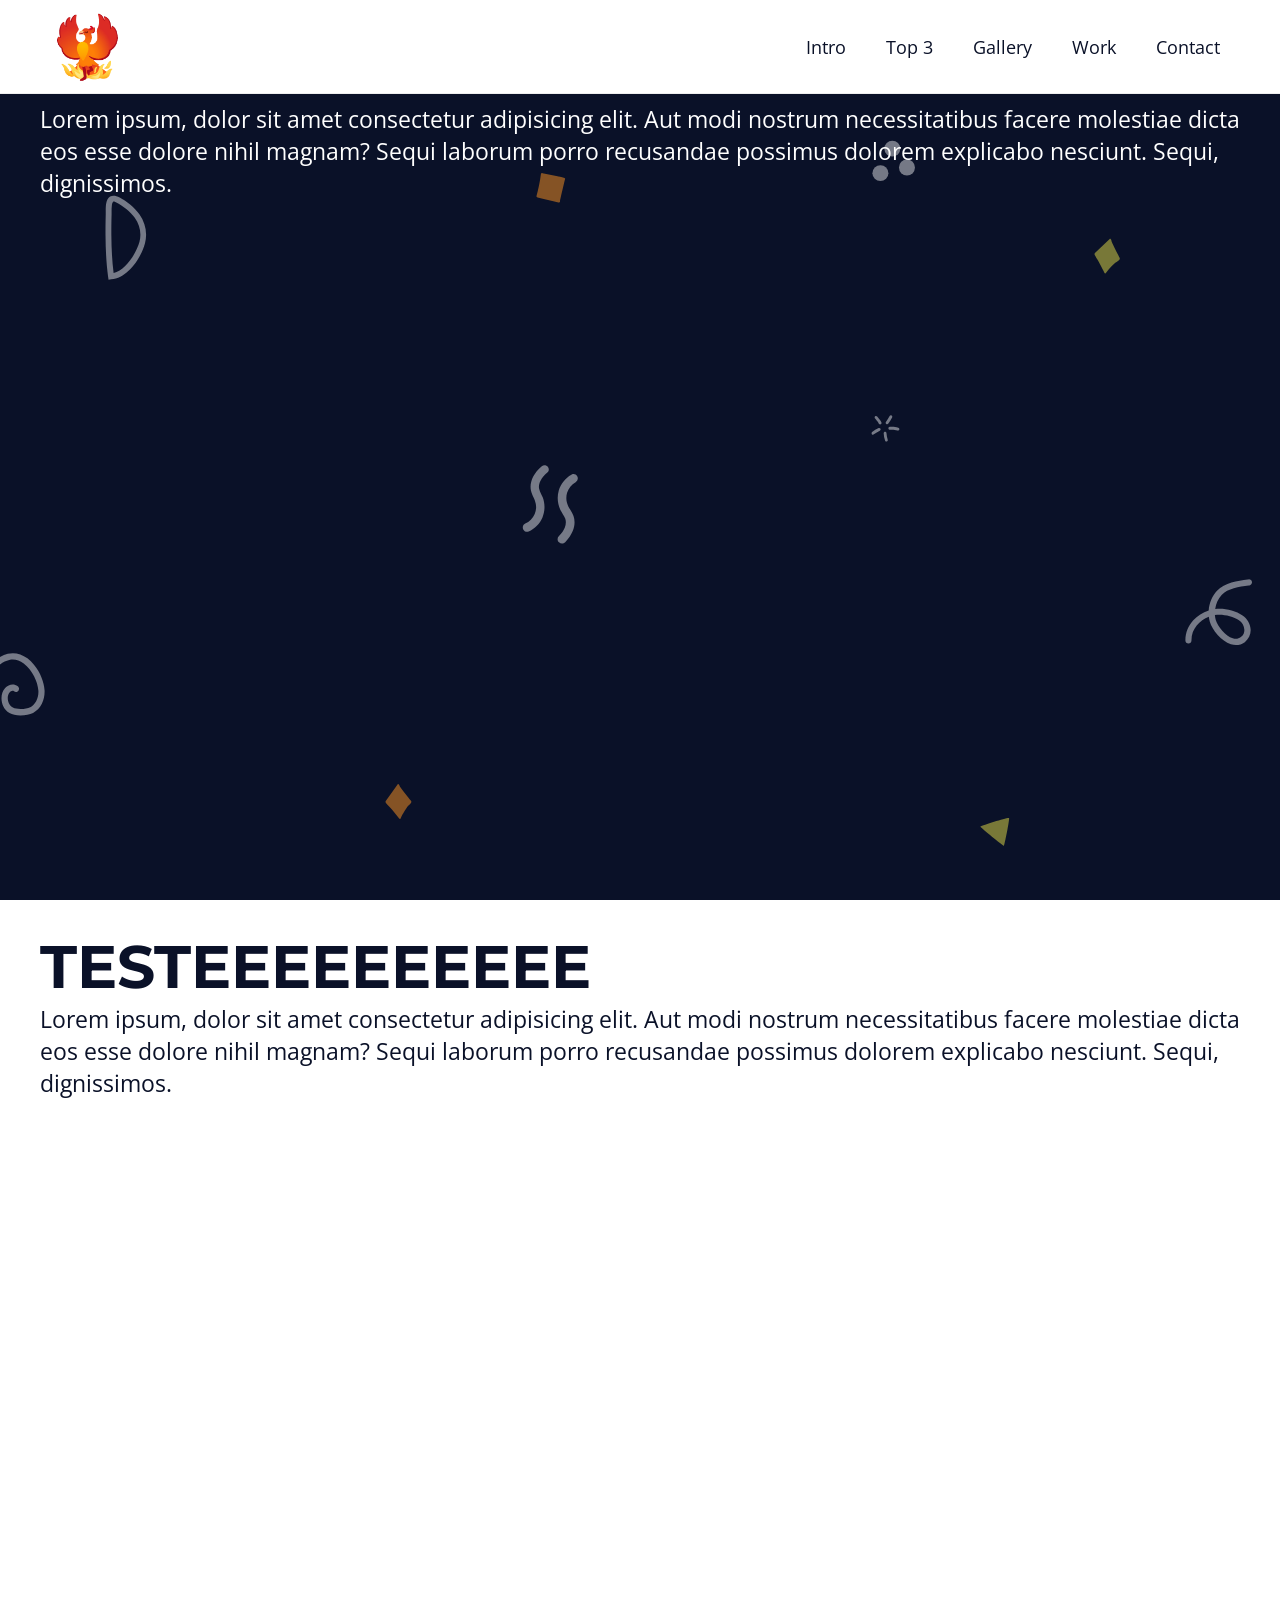
==== Landing/index.html @ 206c0d73 "Aula 736 - Menu" ====
<!doctype html>
<html lang="pt-BR">
  <head>
    <meta charset="UTF-8" />
    <meta name="viewport" content="width=device-width, initial-scale=1.0" />
    <title>Landing Page</title>
    <link rel="stylesheet" href="./assets/css/styles.css" />
    <link rel="preconnect" href="https://fonts.googleapis.com" />
    <link rel="preconnect" href="https://fonts.gstatic.com" crossorigin />
    <link
      href="https://fonts.googleapis.com/css2?family=Montserrat:ital,wght@0,900;1,900&family=Open+Sans:ital,wdth,wght@0,75..100,300..800;1,75..100,300..800&display=swap"
      rel="stylesheet"
    />
  </head>
  <body>
    <aside class="menu">
      <section class="main-content menu-content">
        <h1 class="logo"><a href="#">🐦‍🔥</a></h1>
        <nav>
          <ul>
            <li><a href="#">Intro</a></li>
            <li><a href="#">Top 3</a></li>
            <li><a href="#">Gallery</a></li>
            <li><a href="#">Work</a></li>
            <li><a href="#">Contact</a></li>
          </ul>
        </nav>
      </section>
    </aside>
    <section class="main-bg section">
      <div class="main-content">
        <h1>Testeeeeeeeeee</h1>
        <p>
          Lorem ipsum, dolor sit amet consectetur adipisicing elit. Aut modi
          nostrum necessitatibus facere molestiae dicta eos esse dolore nihil
          magnam? Sequi laborum porro recusandae possimus dolorem explicabo
          nesciunt. Sequi, dignissimos.
        </p>
      </div>
    </section>

    <section class="white-bg section">
      <div class="main-content">
        <h1>Testeeeeeeeeee</h1>
        <p>
          Lorem ipsum, dolor sit amet consectetur adipisicing elit. Aut modi
          nostrum necessitatibus facere molestiae dicta eos esse dolore nihil
          magnam? Sequi laborum porro recusandae possimus dolorem explicabo
          nesciunt. Sequi, dignissimos.
        </p>
      </div>
    </section>
  </body>
</html>
---- Landing/assets/css/styles.css ----
/*
.montserrat-<uniquifier> {
  font-family: "Montserrat", sans-serif;
  font-optical-sizing: auto;
  font-weight: 900;
  font-style: normal;
}


.open-sans-<uniquifier> {
  font-family: "Open Sans", sans-serif;
  font-optical-sizing: auto;
  font-weight: <weight>;
  font-style: normal;
  font-variation-settings:
    "wdth" <width>;
}

*/

:root {
  --primary-color: #0a1128;
  --white-color: #fff;
  --light-grey-color: #eee;
  --gap: 3rem;
}

* {
  margin: 0;
  padding: 0;
}

html {
  font-size: 62.5%;
}

body {
  font-family: "Open Sans", sans-serif;
  font-size: 2.3rem;
  color: var(--primary-color);
}

h1,
h2,
h3,
h4,
h5,
h6 {
  font-family: "Montserrat", sans-serif;
}

h1 {
  font-size: 6rem;
  text-transform: uppercase;
}

h2 {
  font-size: 5rem;
}

h3 {
  font-size: 4.5rem;
}

h4 {
  font-size: 4rem;
}

h5 {
  font-size: 3.5rem;
}

h6 {
  font-size: 3rem;
}

a {
  text-decoration: none;
}

.main-content {
  max-width: 1200px;
  margin: 0 auto;
  padding: var(--gap);
}

.menu {
  background-color: var(--white-color);
  position: fixed;
  top: 0;
  width: 100%;
  border-bottom: 1px solid var(--light-grey-color);
}

.menu-content {
  display: flex;
  justify-content: space-between;
  align-items: center;
  padding-top: 0;
  padding-bottom: 0;
}

/* .menu-content h1 {
  font-size: 2.3rem;
} */

.menu-content ul {
  list-style: none;
  display: flex;
}

.logo {
  padding: 1rem;
}

.menu-content ul li a {
  display: block;
  padding: 2rem;
  font-size: 1.8rem;
  color: var(--primary-color);
  position: relative;
}

.menu-content ul li a::after {
  content: "";
  position: absolute;
  bottom: 1rem;
  left: 50%;
  width: 0;
  height: 0.2rem;
  background: crimson;
  transition: all 300ms ease-in-out;
}

.menu-content ul li a:hover::after {
  width: 50%;
  left: 25%;
}

.main-bg {
  background-image: url("../img/main-bg.svg");
  background-size: cover;
  background-position: center center;
  color: var(--white-color);
}

.white-bg {
  background-color: var(--white-color);
}

.section {
  min-height: 100vh;
}
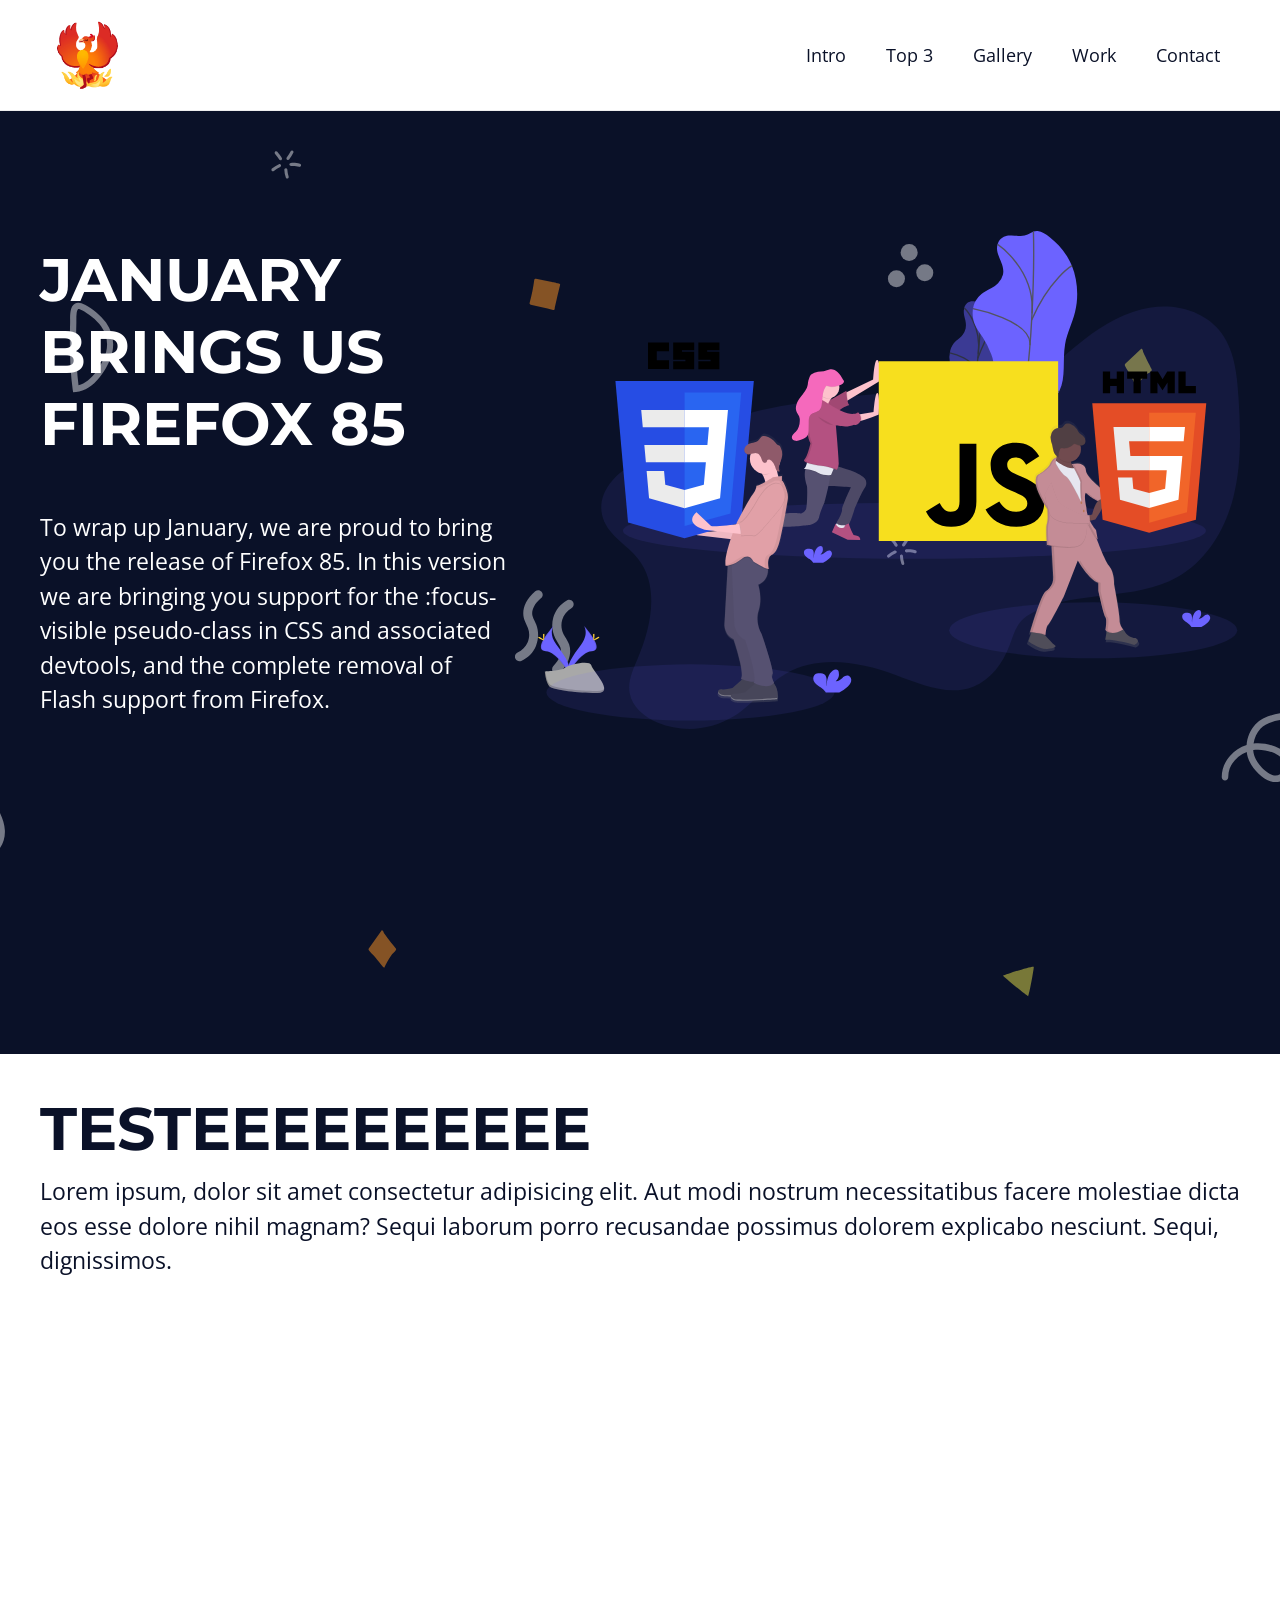
==== commit 47e4cc1d: "Aula 738 - Intro" ====
--- a/Landing/index.html
+++ b/Landing/index.html
@@ -13,8 +13,10 @@
     />
   </head>
   <body>
-    <aside class="menu">
-      <section class="main-content menu-content">
+    <div class="menu-spacing"></div>
+
+    <aside class="menu white-bg">
+      <div class="main-content menu-content">
         <h1 class="logo"><a href="#">🐦‍🔥</a></h1>
         <nav>
           <ul>
@@ -25,17 +27,26 @@
             <li><a href="#">Contact</a></li>
           </ul>
         </nav>
-      </section>
+      </div>
     </aside>
-    <section class="main-bg section">
-      <div class="main-content">
-        <h1>Testeeeeeeeeee</h1>
-        <p>
-          Lorem ipsum, dolor sit amet consectetur adipisicing elit. Aut modi
-          nostrum necessitatibus facere molestiae dicta eos esse dolore nihil
-          magnam? Sequi laborum porro recusandae possimus dolorem explicabo
-          nesciunt. Sequi, dignissimos.
-        </p>
+
+    <section class="intro main-bg section">
+      <div class="main-content intro-content">
+        <div class="intro-text-content">
+          <h2>January brings us Firefox 85</h2>
+          <p>
+            To wrap up January, we are proud to bring you the release of Firefox
+            85. In this version we are bringing you support for the
+            :focus-visible pseudo-class in CSS and associated devtools, and the
+            complete removal of Flash support from Firefox.
+          </p>
+        </div>
+        <div class="intro-img">
+          <img
+            src="./assets/img/javascript-not-optimized.svg"
+            alt="Desenho de 3 pessoas com as logos do CSS Js e HTML5"
+          />
+        </div>
       </div>
     </section>
 
--- a/Landing/assets/css/styles.css
+++ b/Landing/assets/css/styles.css
@@ -38,6 +38,7 @@
   font-family: "Open Sans", sans-serif;
   font-size: 2.3rem;
   color: var(--primary-color);
+  line-height: 1.5;
 }
 
 h1,
@@ -79,17 +80,17 @@
 }
 
 .main-content {
-  max-width: 1200px;
+  max-width: 120rem;
   margin: 0 auto;
   padding: var(--gap);
 }
 
 .menu {
-  background-color: var(--white-color);
   position: fixed;
   top: 0;
   width: 100%;
-  border-bottom: 1px solid var(--light-grey-color);
+  border-bottom: 0.1rem solid var(--light-grey-color);
+  z-index: 1;
 }
 
 .menu-content {
@@ -137,6 +138,10 @@
   left: 25%;
 }
 
+.menu-spacing {
+  height: 9.4rem;
+}
+
 .main-bg {
   background-image: url("../img/main-bg.svg");
   background-size: cover;
@@ -151,3 +156,31 @@
 .section {
   min-height: 100vh;
 }
+
+.intro-content {
+  position: relative;
+  top: -9.4rem;
+  display: grid;
+  grid-template-columns: 1fr 1.5fr;
+  gap: var(--gap);
+  height: 100vh;
+}
+
+.intro-text-content,
+.intro-img {
+  display: flex;
+  flex-flow: column wrap;
+  justify-content: center;
+}
+
+.intro-content h2 {
+  font-size: 6rem;
+  margin-bottom: 5rem;
+  text-transform: uppercase;
+  line-height: 1.2;
+}
+
+.intro-img img {
+  max-width: 100%;
+  height: auto;
+}
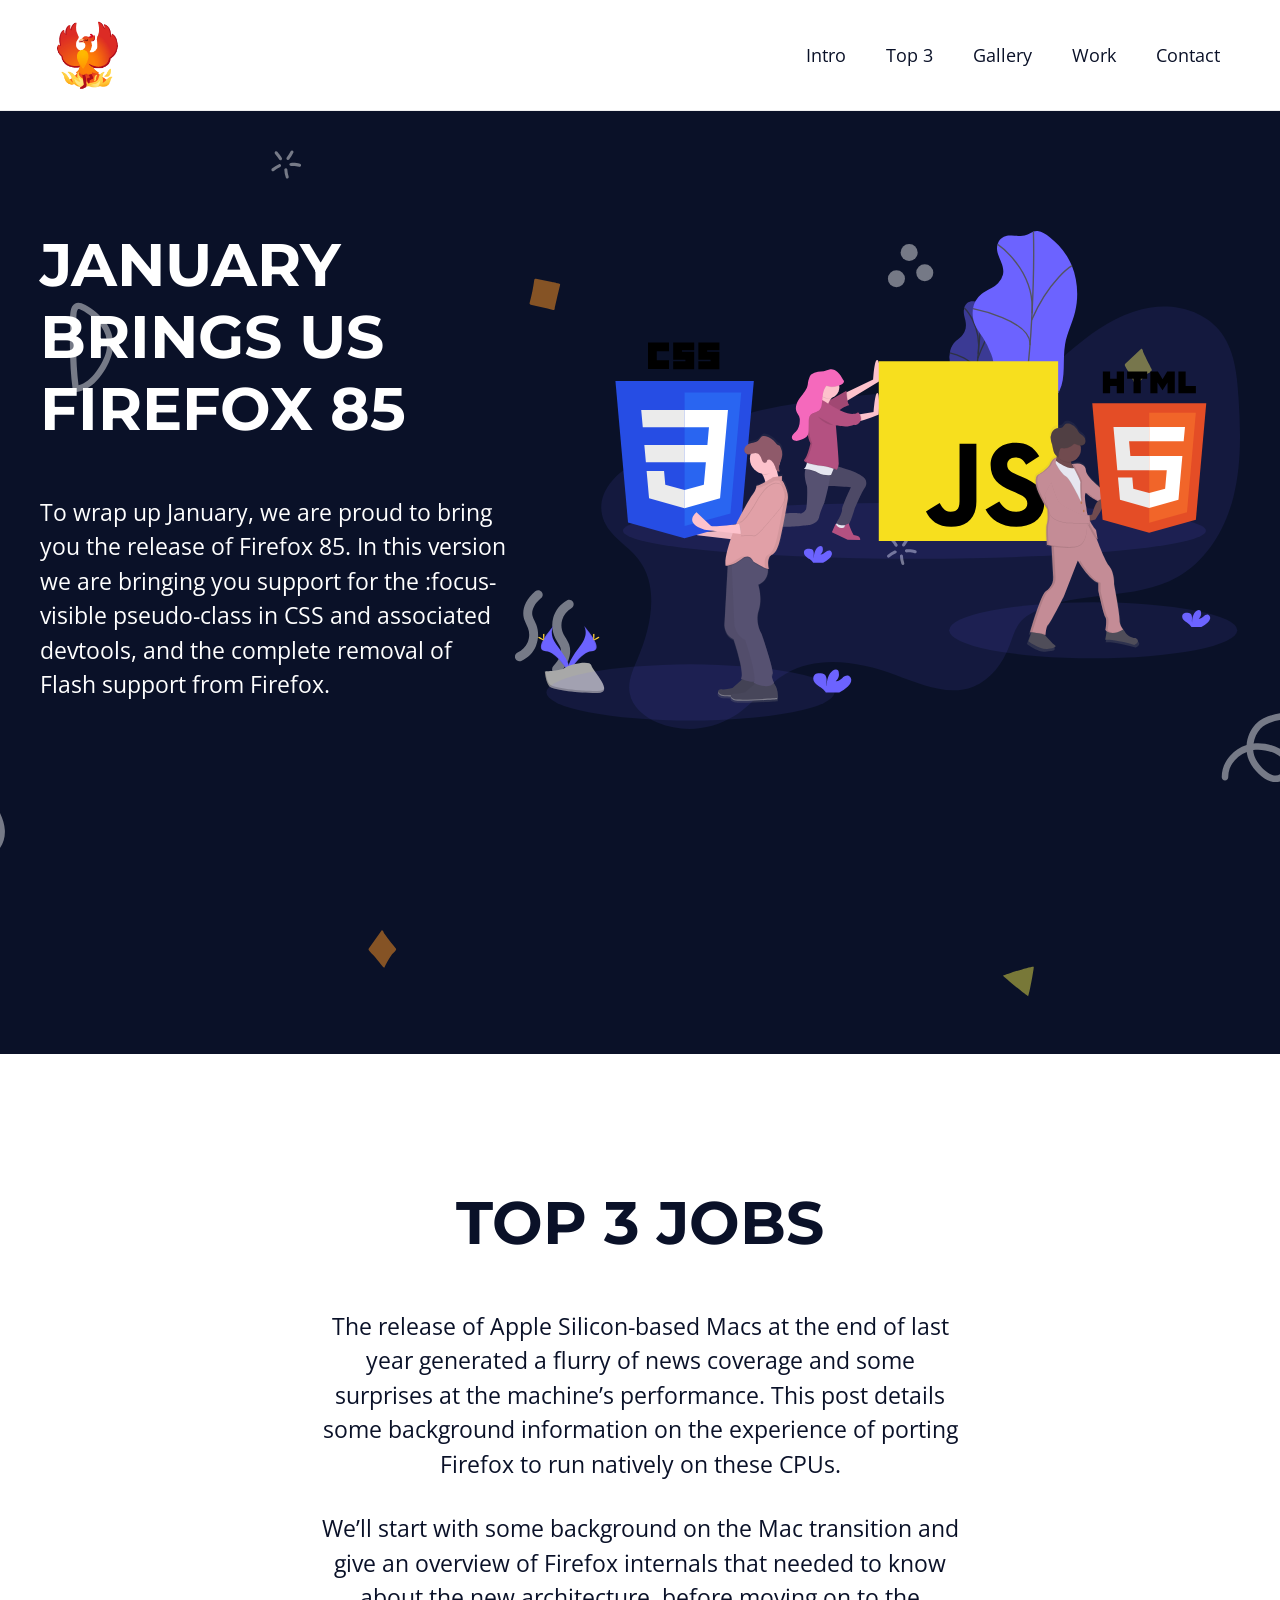
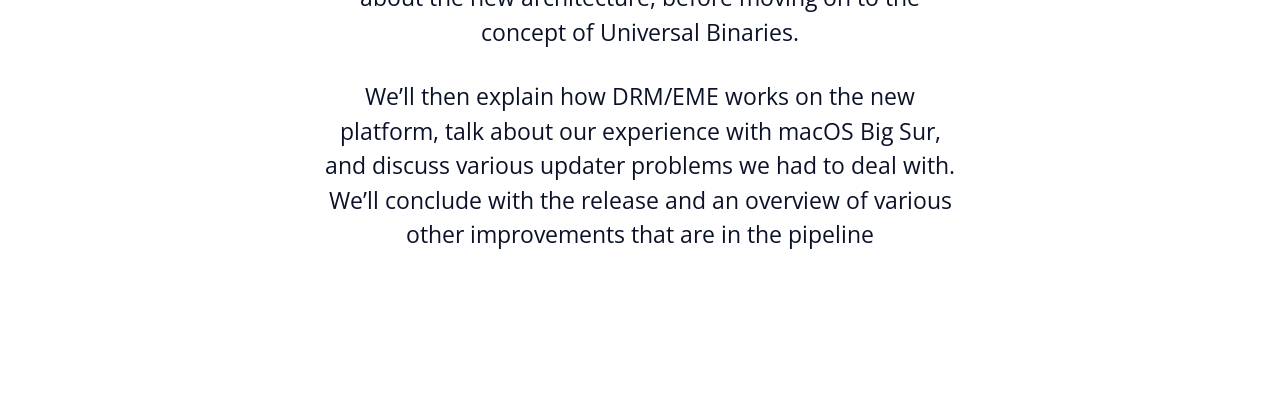
==== commit 26eda8ef: "Aula 739 - Top 3" ====
--- a/Landing/index.html
+++ b/Landing/index.html
@@ -20,8 +20,8 @@
         <h1 class="logo"><a href="#">🐦‍🔥</a></h1>
         <nav>
           <ul>
-            <li><a href="#">Intro</a></li>
-            <li><a href="#">Top 3</a></li>
+            <li><a href="#intro">Intro</a></li>
+            <li><a href="#top3">Top 3</a></li>
             <li><a href="#">Gallery</a></li>
             <li><a href="#">Work</a></li>
             <li><a href="#">Contact</a></li>
@@ -30,7 +30,7 @@
       </div>
     </aside>
 
-    <section class="intro main-bg section">
+    <section id="intro" class="intro main-bg section">
       <div class="main-content intro-content">
         <div class="intro-text-content">
           <h2>January brings us Firefox 85</h2>
@@ -50,14 +50,25 @@
       </div>
     </section>
 
-    <section class="white-bg section">
-      <div class="main-content">
-        <h1>Testeeeeeeeeee</h1>
+    <section id="top3" class="white-bg section">
+      <div class="main-content top3-content">
+        <h2>TOP 3 jobs</h2>
         <p>
-          Lorem ipsum, dolor sit amet consectetur adipisicing elit. Aut modi
-          nostrum necessitatibus facere molestiae dicta eos esse dolore nihil
-          magnam? Sequi laborum porro recusandae possimus dolorem explicabo
-          nesciunt. Sequi, dignissimos.
+          The release of Apple Silicon-based Macs at the end of last year
+          generated a flurry of news coverage and some surprises at the
+          machine’s performance. This post details some background information
+          on the experience of porting Firefox to run natively on these CPUs.
+        </p>
+        <p>
+          We’ll start with some background on the Mac transition and give an
+          overview of Firefox internals that needed to know about the new
+          architecture, before moving on to the concept of Universal Binaries.
+        </p>
+        <p>
+          We’ll then explain how DRM/EME works on the new platform, talk about
+          our experience with macOS Big Sur, and discuss various updater
+          problems we had to deal with. We’ll conclude with the release and an
+          overview of various other improvements that are in the pipeline
         </p>
       </div>
     </section>
--- a/Landing/assets/css/styles.css
+++ b/Landing/assets/css/styles.css
@@ -32,6 +32,7 @@
 
 html {
   font-size: 62.5%;
+  scroll-behavior: smooth;
 }
 
 body {
@@ -56,7 +57,10 @@
 }
 
 h2 {
-  font-size: 5rem;
+  font-size: 6rem;
+  margin-bottom: 5rem;
+  text-transform: uppercase;
+  line-height: 1.2;
 }
 
 h3 {
@@ -77,6 +81,10 @@
 
 a {
   text-decoration: none;
+}
+
+p {
+  margin-bottom: 3rem;
 }
 
 .main-content {
@@ -151,6 +159,7 @@
 
 .white-bg {
   background-color: var(--white-color);
+  color: var(--primary-color);
 }
 
 .section {
@@ -173,14 +182,16 @@
   justify-content: center;
 }
 
-.intro-content h2 {
-  font-size: 6rem;
-  margin-bottom: 5rem;
-  text-transform: uppercase;
-  line-height: 1.2;
-}
-
 .intro-img img {
   max-width: 100%;
   height: auto;
 }
+
+.top3-content {
+  max-width: 64rem;
+  display: flex;
+  flex-flow: column wrap;
+  justify-content: center;
+  height: 100vh;
+  text-align: center;
+}
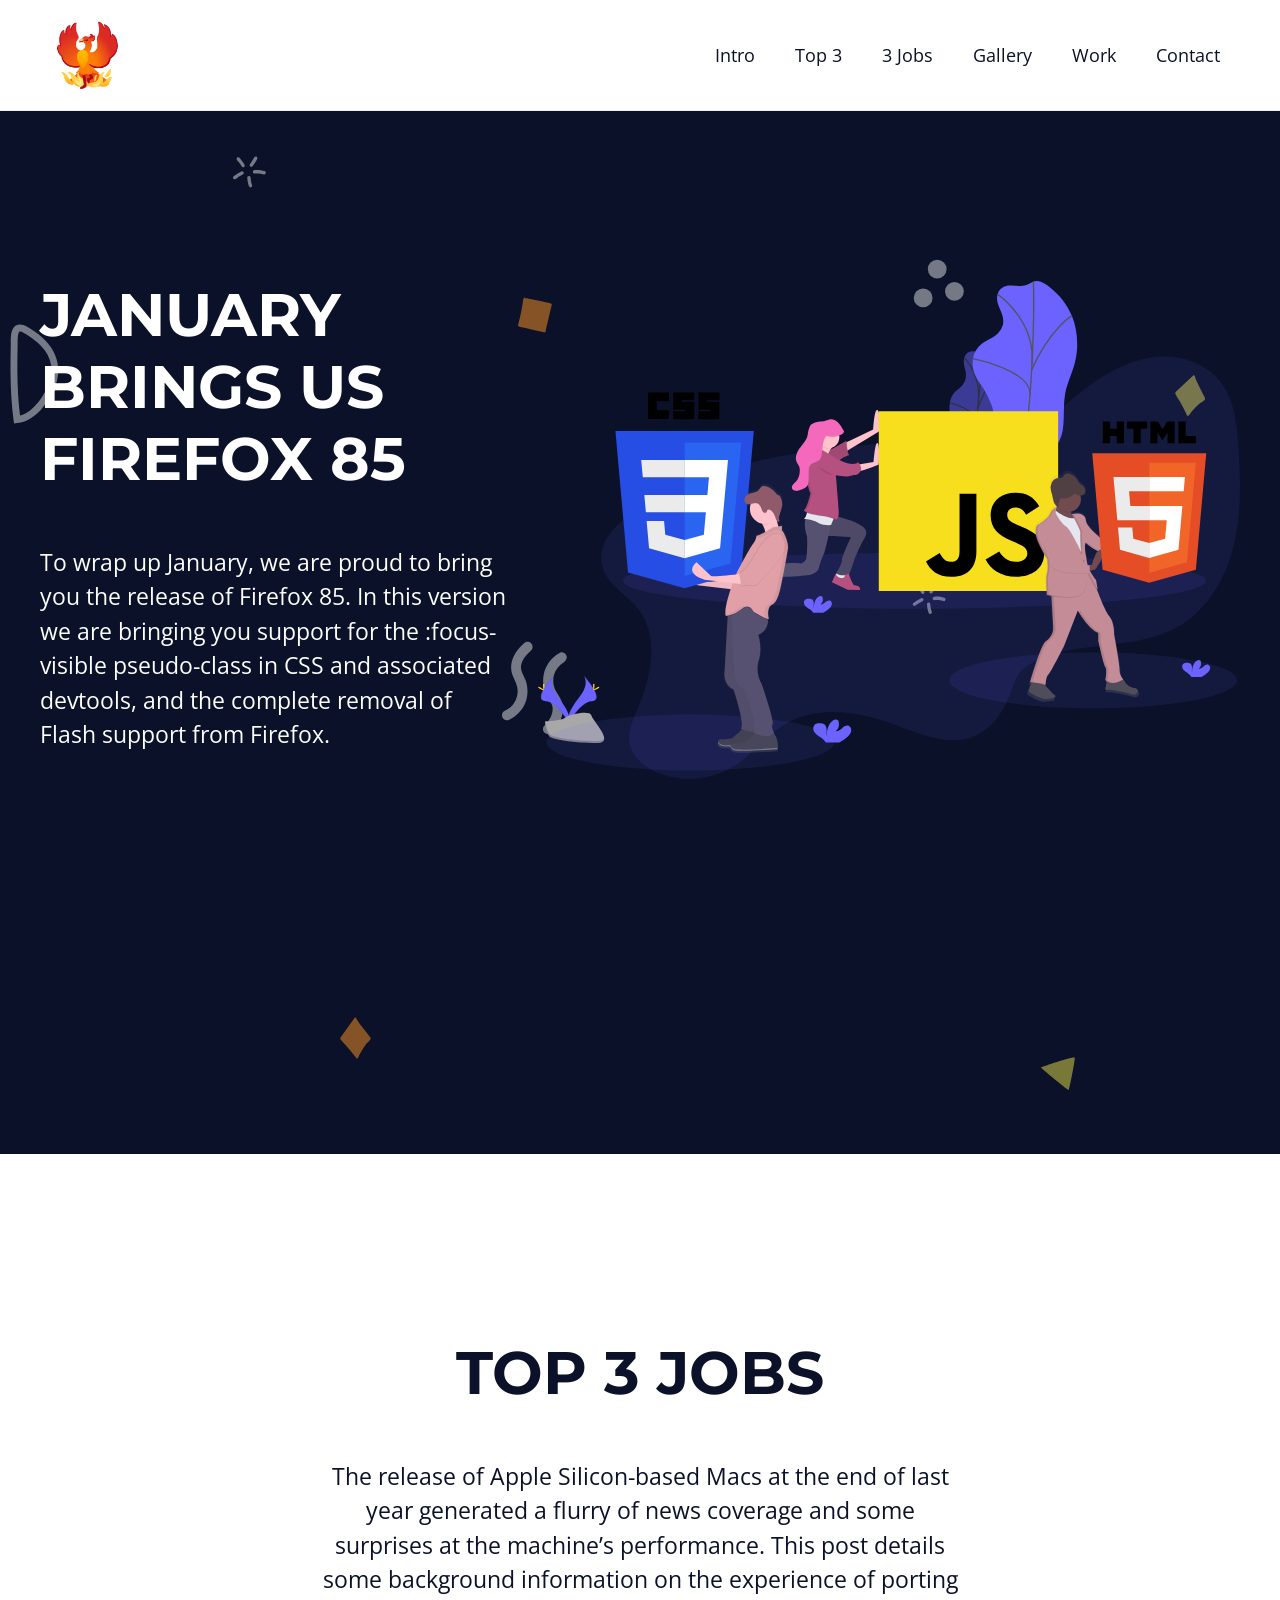
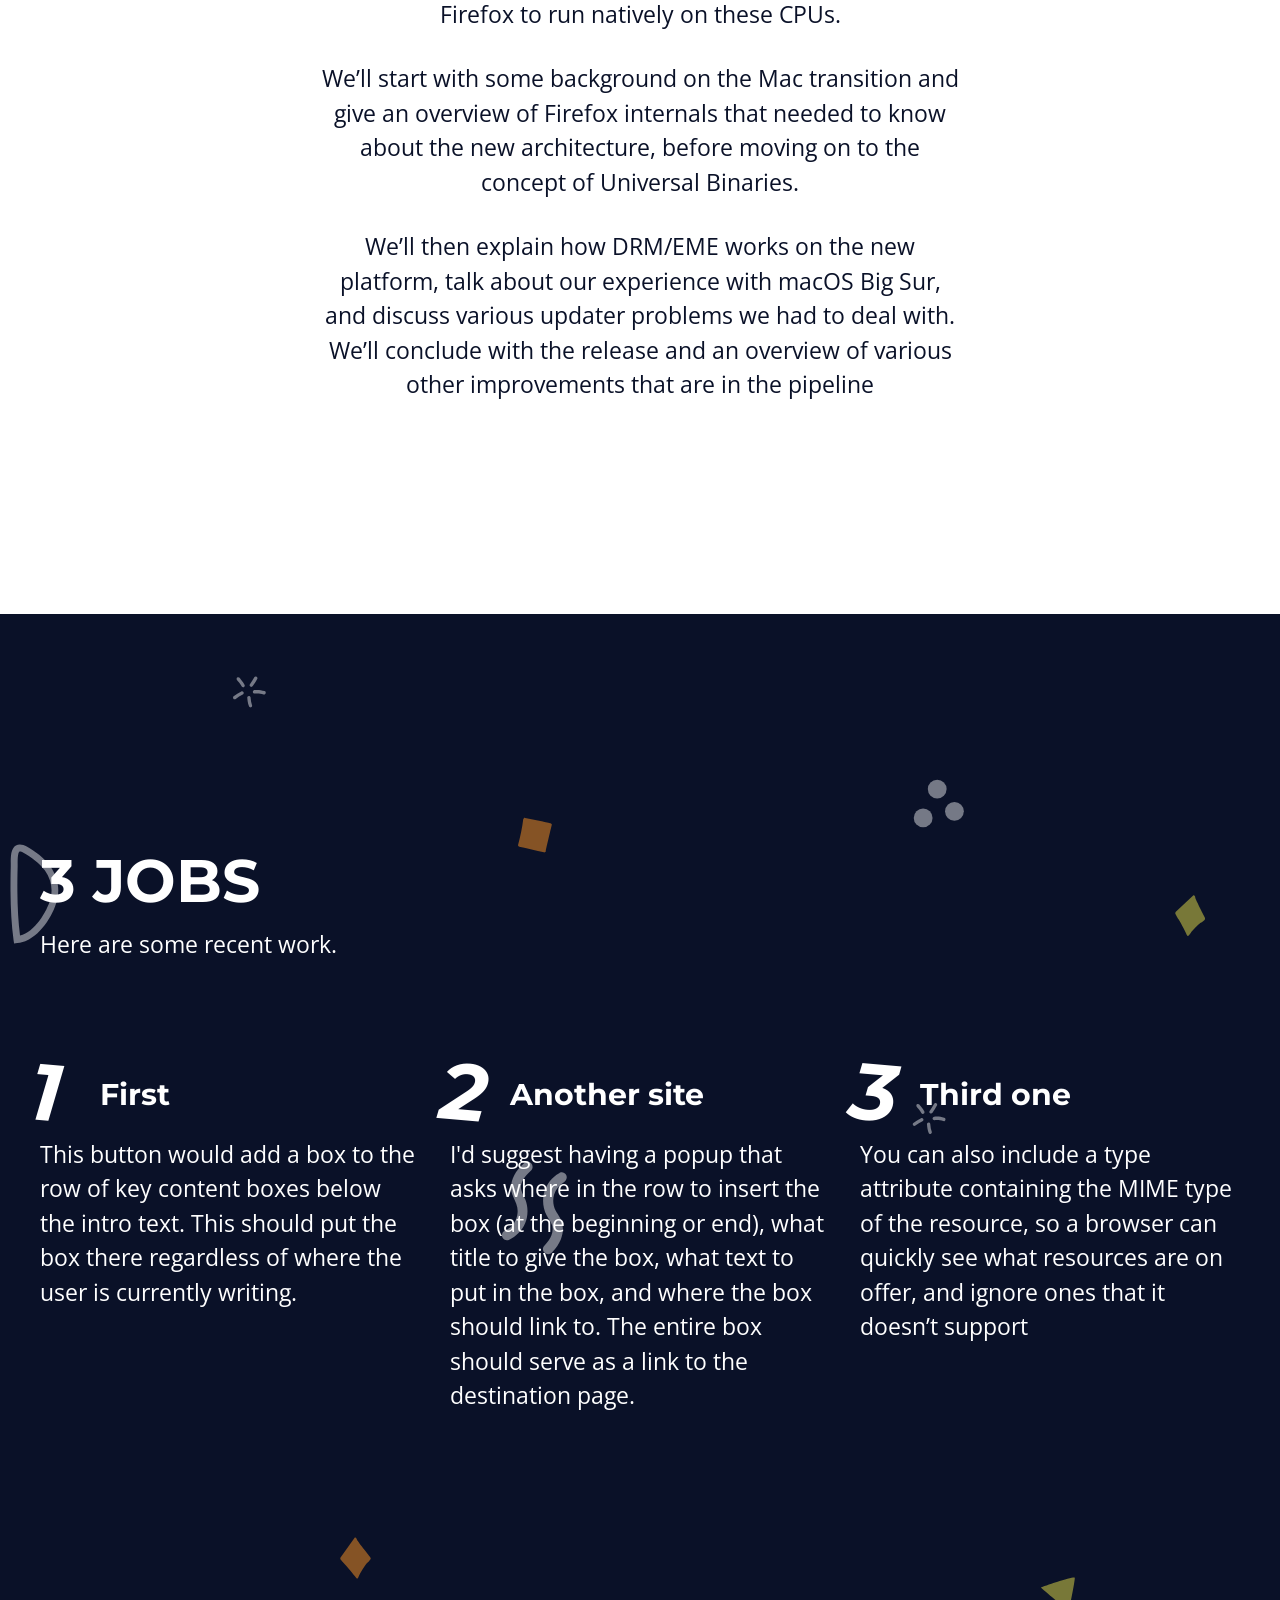
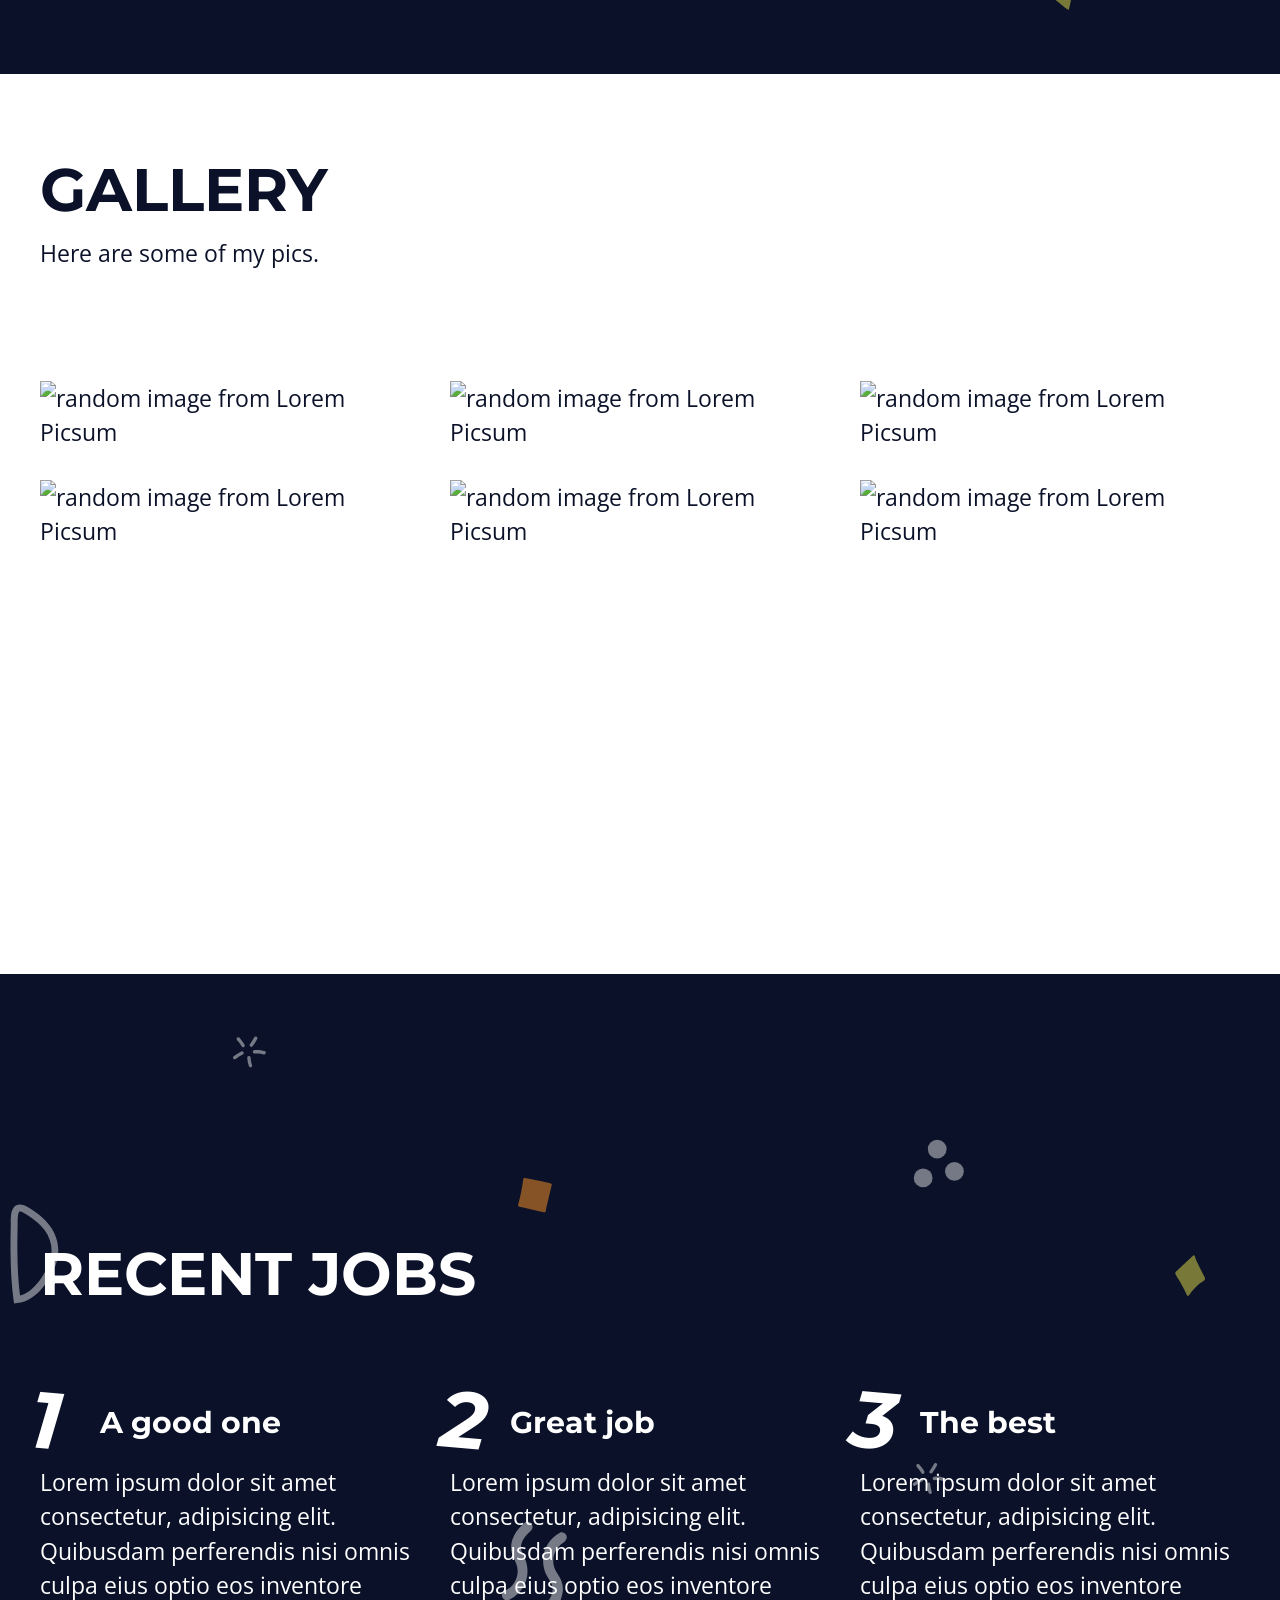
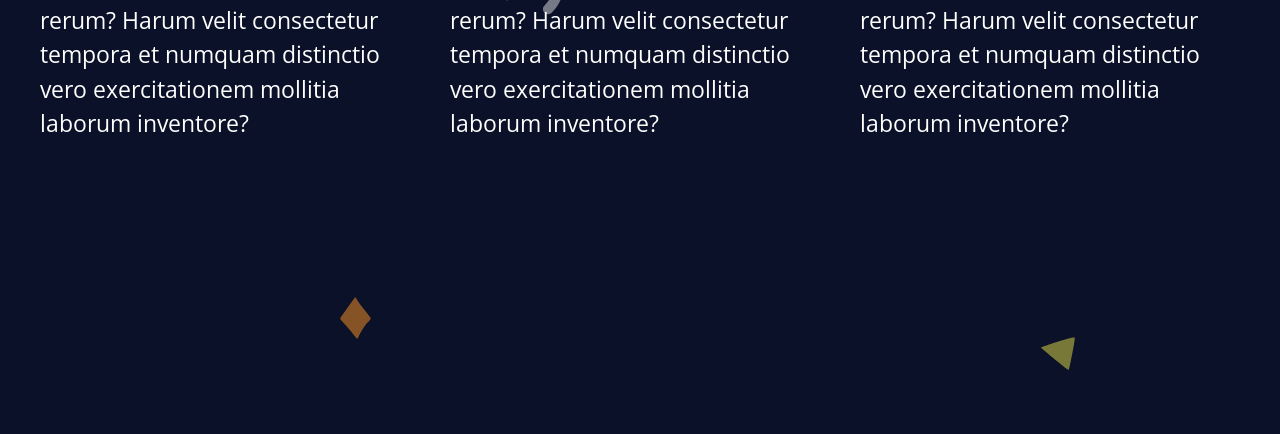
==== commit 8b22edc1: "Aula 742 - Gallery - Work" ====
--- a/Landing/index.html
+++ b/Landing/index.html
@@ -22,8 +22,9 @@
           <ul>
             <li><a href="#intro">Intro</a></li>
             <li><a href="#top3">Top 3</a></li>
-            <li><a href="#">Gallery</a></li>
-            <li><a href="#">Work</a></li>
+            <li><a href="#jobs">3 Jobs</a></li>
+            <li><a href="#gallery">Gallery</a></li>
+            <li><a href="#work">Work</a></li>
             <li><a href="#">Contact</a></li>
           </ul>
         </nav>
@@ -72,5 +73,110 @@
         </p>
       </div>
     </section>
+
+    <section id="jobs" class="jobs main-bg section">
+      <div class="main-content jobs-content">
+        <h2 class="grid-main-heading">3 Jobs</h2>
+        <p class="grid-description">Here are some recent work.</p>
+        <div class="grid">
+          <article>
+            <h3>First</h3>
+            <p>
+              This button would add a box to the row of key content boxes below
+              the intro text. This should put the box there regardless of where
+              the user is currently writing.
+            </p>
+          </article>
+          <article>
+            <h3>Another site</h3>
+            <p>
+              I'd suggest having a popup that asks where in the row to insert
+              the box (at the beginning or end), what title to give the box,
+              what text to put in the box, and where the box should link to. The
+              entire box should serve as a link to the destination page.
+            </p>
+          </article>
+          <article>
+            <h3>Third one</h3>
+            <p>
+              You can also include a type attribute containing the MIME type of
+              the resource, so a browser can quickly see what resources are on
+              offer, and ignore ones that it doesn’t support
+            </p>
+          </article>
+        </div>
+      </div>
+    </section>
+
+    <section id="gallery" class="section white-bg">
+      <div class="main-content">
+        <h2 class="grid-main-heading">Gallery</h2>
+        <p class="grid-description">Here are some of my pics.</p>
+        <div class="grid">
+          <div class="gallery-img">
+            <img
+              src="https://picsum.photos/360?random=1"
+              alt="random image from Lorem Picsum"
+            />
+          </div>
+          <div class="gallery-img">
+            <img
+              src="https://picsum.photos/360?random=2"
+              alt="random image from Lorem Picsum"
+            />
+          </div>
+          <div class="gallery-img">
+            <img
+              src="https://picsum.photos/360?random=3"
+              alt="random image from Lorem Picsum"
+            />
+          </div>
+          <div class="gallery-img">
+            <img
+              src="https://picsum.photos/360?random=4"
+              alt="random image from Lorem Picsum"
+            />
+          </div>
+          <div class="gallery-img">
+            <img
+              src="https://picsum.photos/360?random=5"
+              alt="random image from Lorem Picsum"
+            />
+          </div>
+          <div class="gallery-img">
+            <img
+              src="https://picsum.photos/360?random=6"
+              alt="random image from Lorem Picsum"
+            />
+          </div>
+        </div>
+      </div>
+    </section>
+
+    <section id="work" class="jobs main-bg section">
+      <div class="main-content jobs-content">
+        <h2 class="grid-main-heading grid-description">Recent jobs</h2>
+        <div class="grid">
+          <article>
+            <h3>A good one</h3>
+            <p>
+              Lorem ipsum dolor sit amet consectetur, adipisicing elit. Quibusdam perferendis nisi omnis culpa eius optio eos inventore rerum? Harum velit consectetur tempora et numquam distinctio vero exercitationem mollitia laborum inventore?
+            </p>
+          </article>
+          <article>
+            <h3>Great job</h3>
+            <p>
+              Lorem ipsum dolor sit amet consectetur, adipisicing elit. Quibusdam perferendis nisi omnis culpa eius optio eos inventore rerum? Harum velit consectetur tempora et numquam distinctio vero exercitationem mollitia laborum inventore?
+            </p>
+          </article>
+          <article>
+            <h3>The best</h3>
+            <p>
+              Lorem ipsum dolor sit amet consectetur, adipisicing elit. Quibusdam perferendis nisi omnis culpa eius optio eos inventore rerum? Harum velit consectetur tempora et numquam distinctio vero exercitationem mollitia laborum inventore?
+            </p>
+          </article>
+        </div>
+      </div>
+    </section>
   </body>
 </html>
--- a/Landing/assets/css/styles.css
+++ b/Landing/assets/css/styles.css
@@ -90,7 +90,7 @@
 .main-content {
   max-width: 120rem;
   margin: 0 auto;
-  padding: var(--gap);
+  padding: 8rem var(--gap);
 }
 
 .menu {
@@ -172,7 +172,7 @@
   display: grid;
   grid-template-columns: 1fr 1.5fr;
   gap: var(--gap);
-  height: 100vh;
+  min-height: 100vh;
 }
 
 .intro-text-content,
@@ -190,8 +190,64 @@
 .top3-content {
   max-width: 64rem;
   display: flex;
-  flex-flow: column wrap;
+  /* flex-flow: column wrap; */
+  flex-direction: column;
+  flex-wrap: nowrap;
   justify-content: center;
   height: 100vh;
   text-align: center;
 }
+
+.jobs-content {
+  display: flex;
+  flex-flow: column wrap;
+  justify-content: center;
+  min-height: 100vh;
+}
+
+.grid-main-heading {
+  margin-bottom: 1rem;
+}
+.grid-description {
+  padding-bottom: 8rem;
+}
+
+.grid {
+  display: grid;
+  grid-template-columns: repeat(3, 1fr);
+  gap: var(--gap);
+  counter-reset: grid-counter;
+}
+
+.grid h3 {
+  font-size: 3rem;
+  position: relative;
+  padding-left: 6rem;
+  padding-bottom: 2rem;
+}
+
+.grid h3::before {
+  counter-increment: grid-counter;
+  content: counter(grid-counter);
+  position: absolute;
+  font-size: 8rem;
+  font-style: italic;
+  top: -4rem;
+  left: -1rem;
+  transform: rotate(5deg);
+}
+
+.gallery-img {
+  width: 100%;
+  max-width: 36rem;
+  max-height: 36rem;
+  overflow: hidden;
+}
+
+.gallery-img img {
+  transition: all 300ms ease-in-out;
+}
+
+.gallery-img img:hover{
+transform: translate(-3%, 3%) scale(1.2) rotate(5deg);
+}
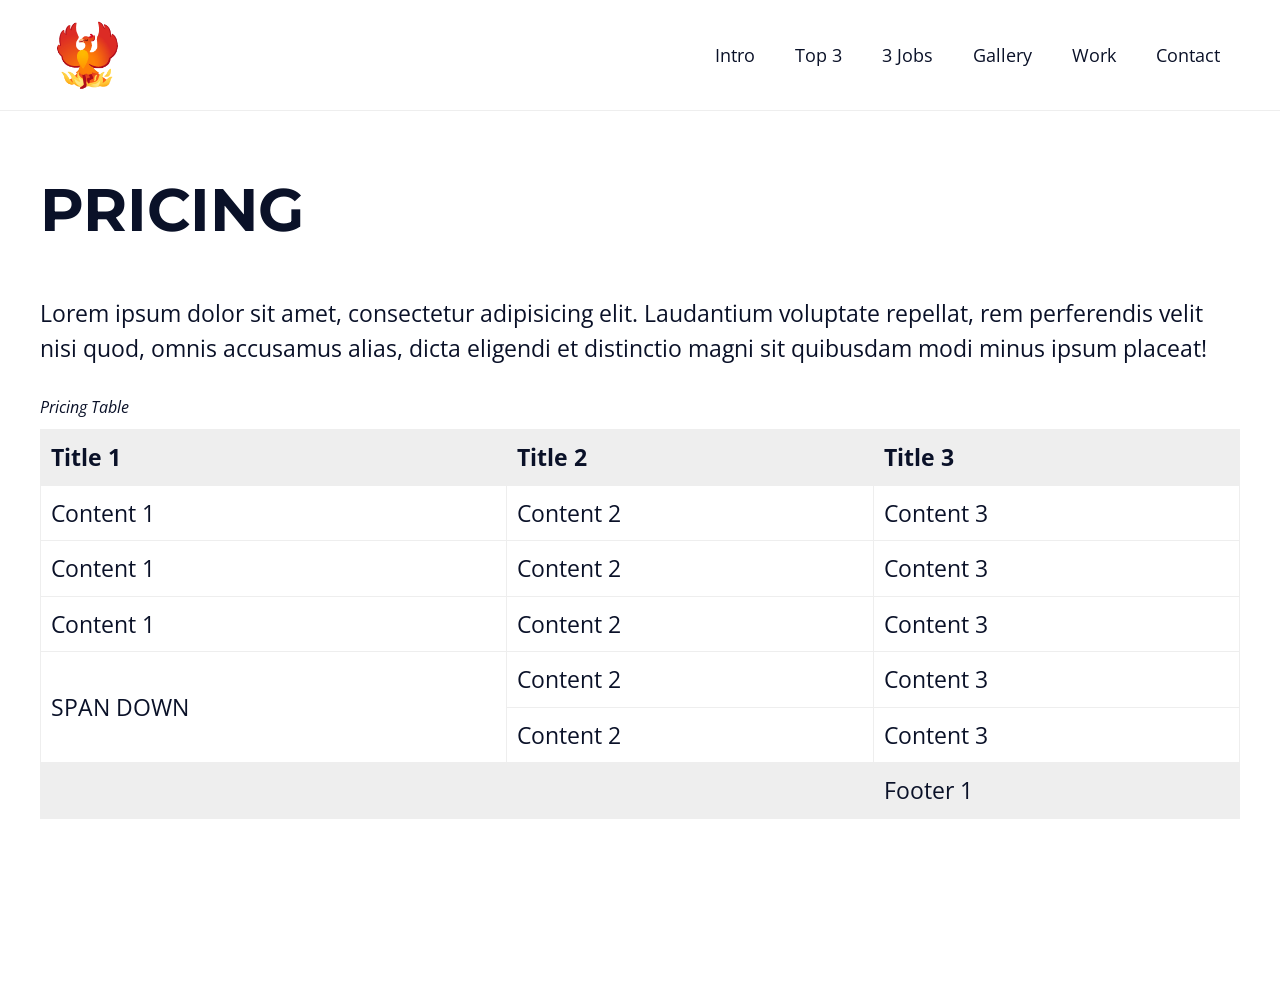
==== commit 461d7aea: "Aula 743 - Pricing" ====
--- a/Landing/index.html
+++ b/Landing/index.html
@@ -31,7 +31,7 @@
       </div>
     </aside>
 
-    <section id="intro" class="intro main-bg section">
+    <!-- <section id="intro" class="intro main-bg section">
       <div class="main-content intro-content">
         <div class="intro-text-content">
           <h2>January brings us Firefox 85</h2>
@@ -177,6 +177,69 @@
           </article>
         </div>
       </div>
+    </section> -->
+
+    <section id="pricing" class="white-bg section">
+      <div class="main-content ">
+        <h2>Pricing</h2>
+        <p>
+          Lorem ipsum dolor sit amet, consectetur adipisicing elit. Laudantium
+          voluptate repellat, rem perferendis velit nisi quod, omnis accusamus
+          alias, dicta eligendi et distinctio magni sit quibusdam modi minus
+          ipsum placeat!
+        </p>
+
+        <div class="responsive-table">
+          <table>
+            <caption>
+              Pricing Table
+            </caption>
+            <thead>
+              <tr>
+                <th>Title 1</th>
+                <th>Title 2</th>
+                <th>Title 3</th>
+              </tr>
+            </thead>
+
+            <tbody>
+              <tr>
+                <td>Content 1</td>
+                <td>Content 2</td>
+                <td>Content 3</td>
+              </tr>
+              <tr>
+                <td>Content 1</td>
+                <td>Content 2</td>
+                <td>Content 3</td>
+              </tr>
+              <tr>
+                <td>Content 1</td>
+                <td>Content 2</td>
+                <td>Content 3</td>
+              </tr>
+              <tr>
+                <td rowspan="2">SPAN DOWN</td>
+                <td>Content 2</td>
+                <td>Content 3</td>
+              </tr>
+              <tr>
+                <td>Content 2</td>
+                <td>Content 3</td>
+              </tr>
+            </tbody>
+
+            <tfoot>
+              <tr>
+                <td></td>
+                <td></td>
+                <td>Footer 1</td>
+              </tr>
+            </tfoot>
+          </table>
+        </div>
+
+      </div>
     </section>
   </body>
 </html>
--- a/Landing/assets/css/styles.css
+++ b/Landing/assets/css/styles.css
@@ -85,6 +85,36 @@
 
 p {
   margin-bottom: 3rem;
+}
+
+table {
+  min-width: 66rem;
+  width: 100%;
+  border-collapse: collapse;
+}
+
+caption {
+  font-size: 1.6rem;
+  font-style: italic;
+  text-align: left;
+  margin-bottom: 1rem;
+}
+
+td,
+th {
+  white-space: nowrap;
+  padding: 1rem;
+  text-align: left;
+  border: 0.1rem solid var(--light-grey-color);
+}
+
+thead tr {
+  background-color: var(--light-grey-color);
+
+}
+
+tfoot tr {
+  background-color: var(--light-grey-color);
 }
 
 .main-content {
@@ -251,3 +281,8 @@
 .gallery-img img:hover{
 transform: translate(-3%, 3%) scale(1.2) rotate(5deg);
 }
+
+.responsive-table {
+  overflow: hidden;
+  overflow-x: auto;
+}
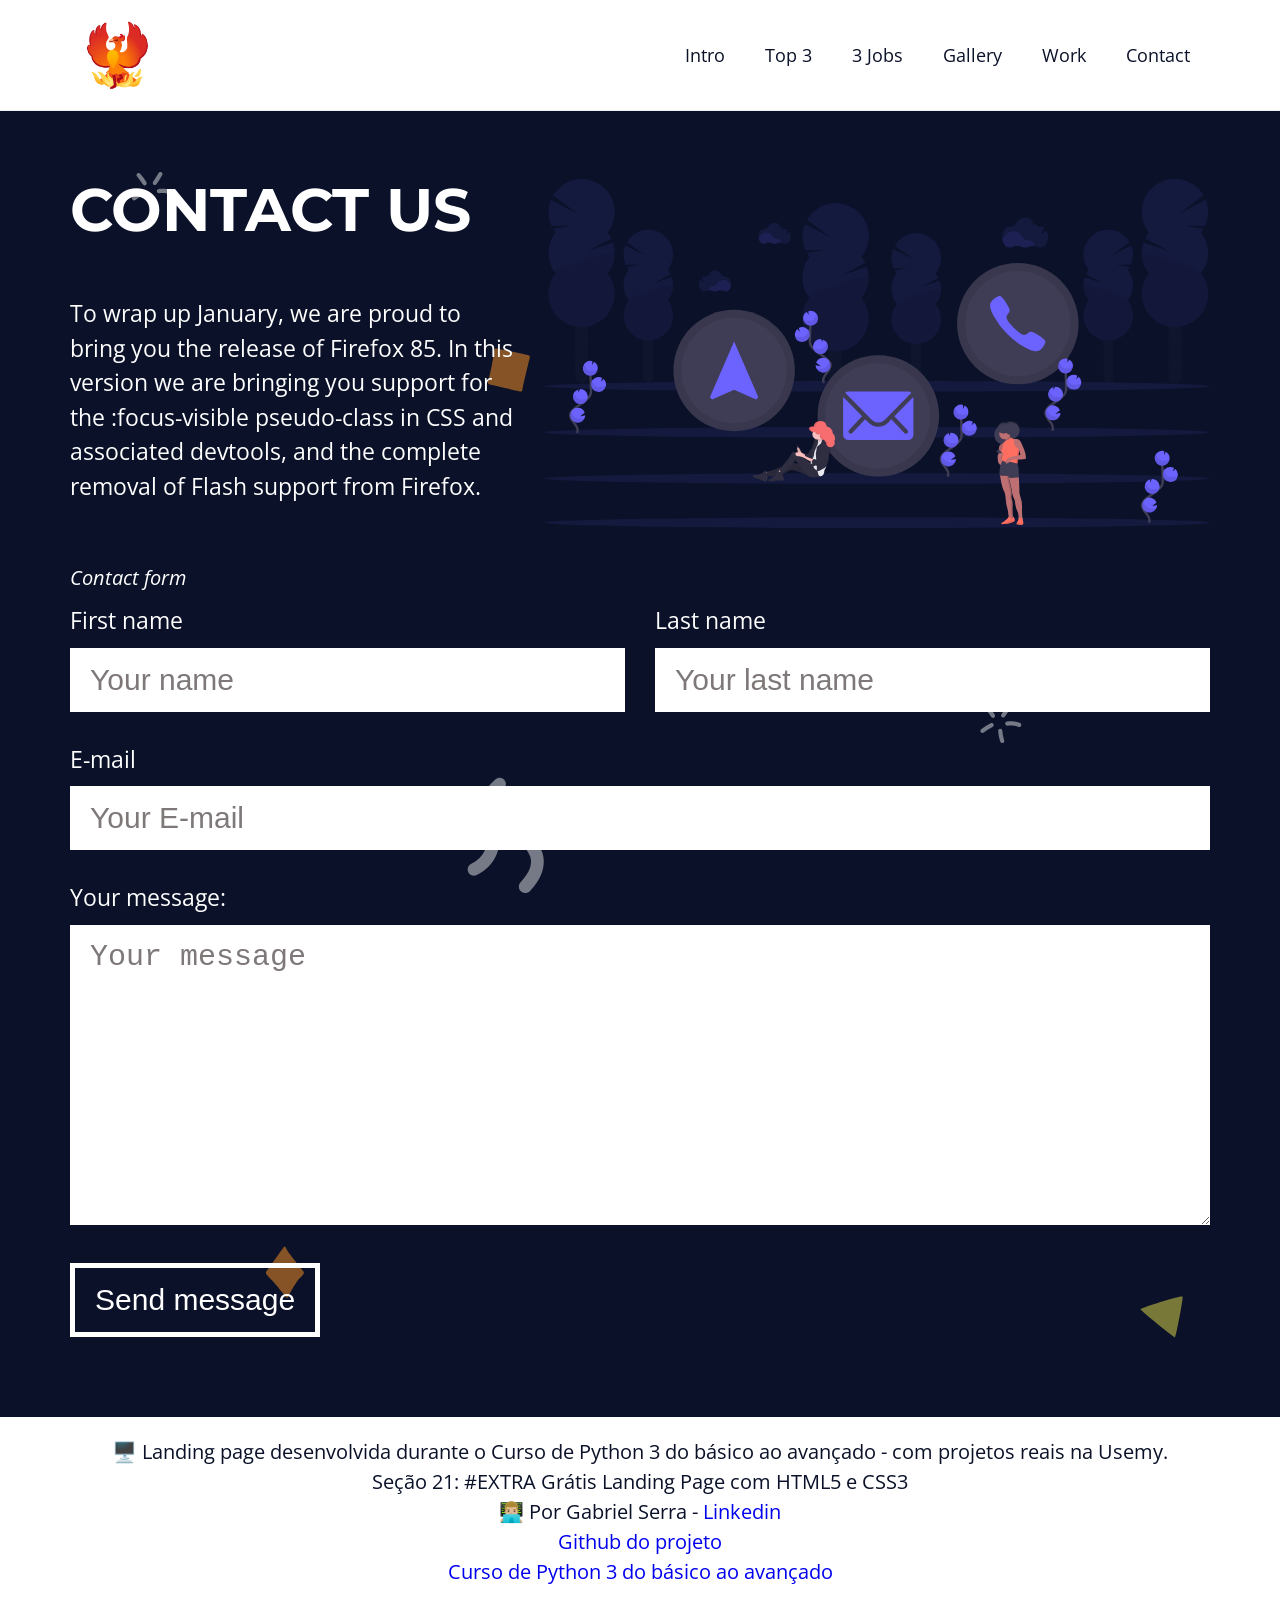
==== commit 2a33d31e: "Aula 744 - Contact - Footer" ====
--- a/Landing/index.html
+++ b/Landing/index.html
@@ -25,7 +25,7 @@
             <li><a href="#jobs">3 Jobs</a></li>
             <li><a href="#gallery">Gallery</a></li>
             <li><a href="#work">Work</a></li>
-            <li><a href="#">Contact</a></li>
+            <li><a href="#contact">Contact</a></li>
           </ul>
         </nav>
       </div>
@@ -177,7 +177,7 @@
           </article>
         </div>
       </div>
-    </section> -->
+    </section>
 
     <section id="pricing" class="white-bg section">
       <div class="main-content ">
@@ -240,6 +240,90 @@
         </div>
 
       </div>
-    </section>
+    </section> -->
+
+    <section id="contact" class="intro main-bg section">
+      <div class="main-content intro-content">
+        <div class="intro-text-content">
+          <h2>Contact us</h2>
+          <p>
+            To wrap up January, we are proud to bring you the release of Firefox
+            85. In this version we are bringing you support for the
+            :focus-visible pseudo-class in CSS and associated devtools, and the
+            complete removal of Flash support from Firefox.
+          </p>
+        </div>
+        <div class="intro-img">
+          <img
+            src="./assets/img/contact-us.svg"
+            alt="Imagem estilizada de formas de contato"
+          />
+        </div>
+        <div class="contact-form">
+          <fieldset class="form-grid">
+            <legend>Contact form</legend>
+
+            <div class="form-group">
+              <label for="first-name">First name</label>
+              <input
+                type="text"
+                name="first-name"
+                id="first-name"
+                placeholder="Your name"
+              />
+            </div>
+            <div class="form-group">
+              <label for="last-name">Last name</label>
+              <input
+                type="text"
+                name="last-name"
+                id="last-name"
+                placeholder="Your last name"
+              />
+            </div>
+
+            <div class="form-group">
+              <label for="email">E-mail</label>
+              <input
+                type="email"
+                name="email"
+                id="email"
+                placeholder="Your E-mail"
+              />
+            </div>
+
+            <div class="form-group full-width">
+              <label for="message">Your message:</label>
+              <textarea
+                name="message"
+                id="message"
+                placeholder="Your message"
+              ></textarea>
+            </div>
+
+            <div class="form-group full-width">
+              <button type="submit">Send message</button>
+            </div>
+          </fieldset>
+        </div>
+      </div>
+    </section>
+
+    <footer id="footer" class="footer white-bg">
+      <p>
+        🖥️ Landing page desenvolvida durante o Curso de Python 3
+        do básico ao avançado - com projetos reais na Usemy.
+      </p>
+      <p>
+        Seção 21: #EXTRA Grátis
+        Landing Page com HTML5 e CSS3
+      </p>
+      <p>👨🏼‍💻 Por Gabriel Serra - <a href="http://www.linkedin.com/in/gabriel-serra-18999238" target="_blank">Linkedin</a></p>
+      <a href="https://github.com/GabrielSerra79/HTML5_CSS3" target="_blank">Github do projeto</a>
+      <br>
+      <a href="https://www.udemy.com/course/python-3-do-zero-ao-avancado/" target="_blank"
+        >Curso de Python 3 do básico ao avançado</a
+      >
+    </footer>
   </body>
 </html>
--- a/Landing/assets/css/styles.css
+++ b/Landing/assets/css/styles.css
@@ -20,14 +20,17 @@
 
 :root {
   --primary-color: #0a1128;
+  --secondary-color: crimson;
   --white-color: #fff;
   --light-grey-color: #eee;
+  --grey-color: #7e7878;
   --gap: 3rem;
 }
 
 * {
   margin: 0;
   padding: 0;
+  box-sizing: border-box;
 }
 
 html {
@@ -110,7 +113,6 @@
 
 thead tr {
   background-color: var(--light-grey-color);
-
 }
 
 tfoot tr {
@@ -198,7 +200,7 @@
 
 .intro-content {
   position: relative;
-  top: -9.4rem;
+  /* top: -9.4rem; */
   display: grid;
   grid-template-columns: 1fr 1.5fr;
   gap: var(--gap);
@@ -278,11 +280,91 @@
   transition: all 300ms ease-in-out;
 }
 
-.gallery-img img:hover{
-transform: translate(-3%, 3%) scale(1.2) rotate(5deg);
+.gallery-img img:hover {
+  transform: translate(-3%, 3%) scale(1.2) rotate(5deg);
 }
 
 .responsive-table {
   overflow: hidden;
   overflow-x: auto;
 }
+
+.contact-form {
+  grid-column: span 2;
+}
+
+.form-grid {
+  border: none;
+  display: flex;
+  flex-flow: row;
+  flex-wrap: wrap;
+  gap: var(--gap);
+}
+
+.form-grid legend {
+  font-style: italic;
+  font-size: 2rem;
+  margin-bottom: 1rem;
+}
+
+.form-group {
+  flex: 1 1 auto;
+}
+
+.form-group label {
+  display: block;
+  margin-bottom: 1rem;
+}
+
+.form-group input,
+.form-group textarea {
+  border: none;
+  width: 100%;
+  background-color: var(--white-color);
+  padding: 1.5rem 2rem;
+  font-size: 3rem;
+  outline: none;
+}
+
+.form-group input:focus,
+.form-group textarea:focus {
+  box-shadow: 0 0 1rem 0.2rem var(--secondary-color);
+}
+
+.form-group textarea {
+  min-height: 30rem;
+}
+
+.full-width {
+  width: 100%;
+}
+
+.form-group button {
+  border: 0.5rem solid var(--white-color);
+  background: none;
+  color: var(--white-color);
+  padding: 1.5rem 2rem;
+  font-size: 3rem;
+  cursor: pointer;
+  transition: all 300ms ease-in-out;
+}
+
+.form-group button:hover {
+  background-color: var(--white-color);
+  color: var(--primary-color);
+}
+
+.form-group ::placeholder {
+  color: var(--grey-color);
+}
+
+.footer {
+  text-align: center;
+  font-size: 2rem;
+  padding: 2rem;
+}
+
+.footer p,
+.footer a {
+  margin: 0;
+}
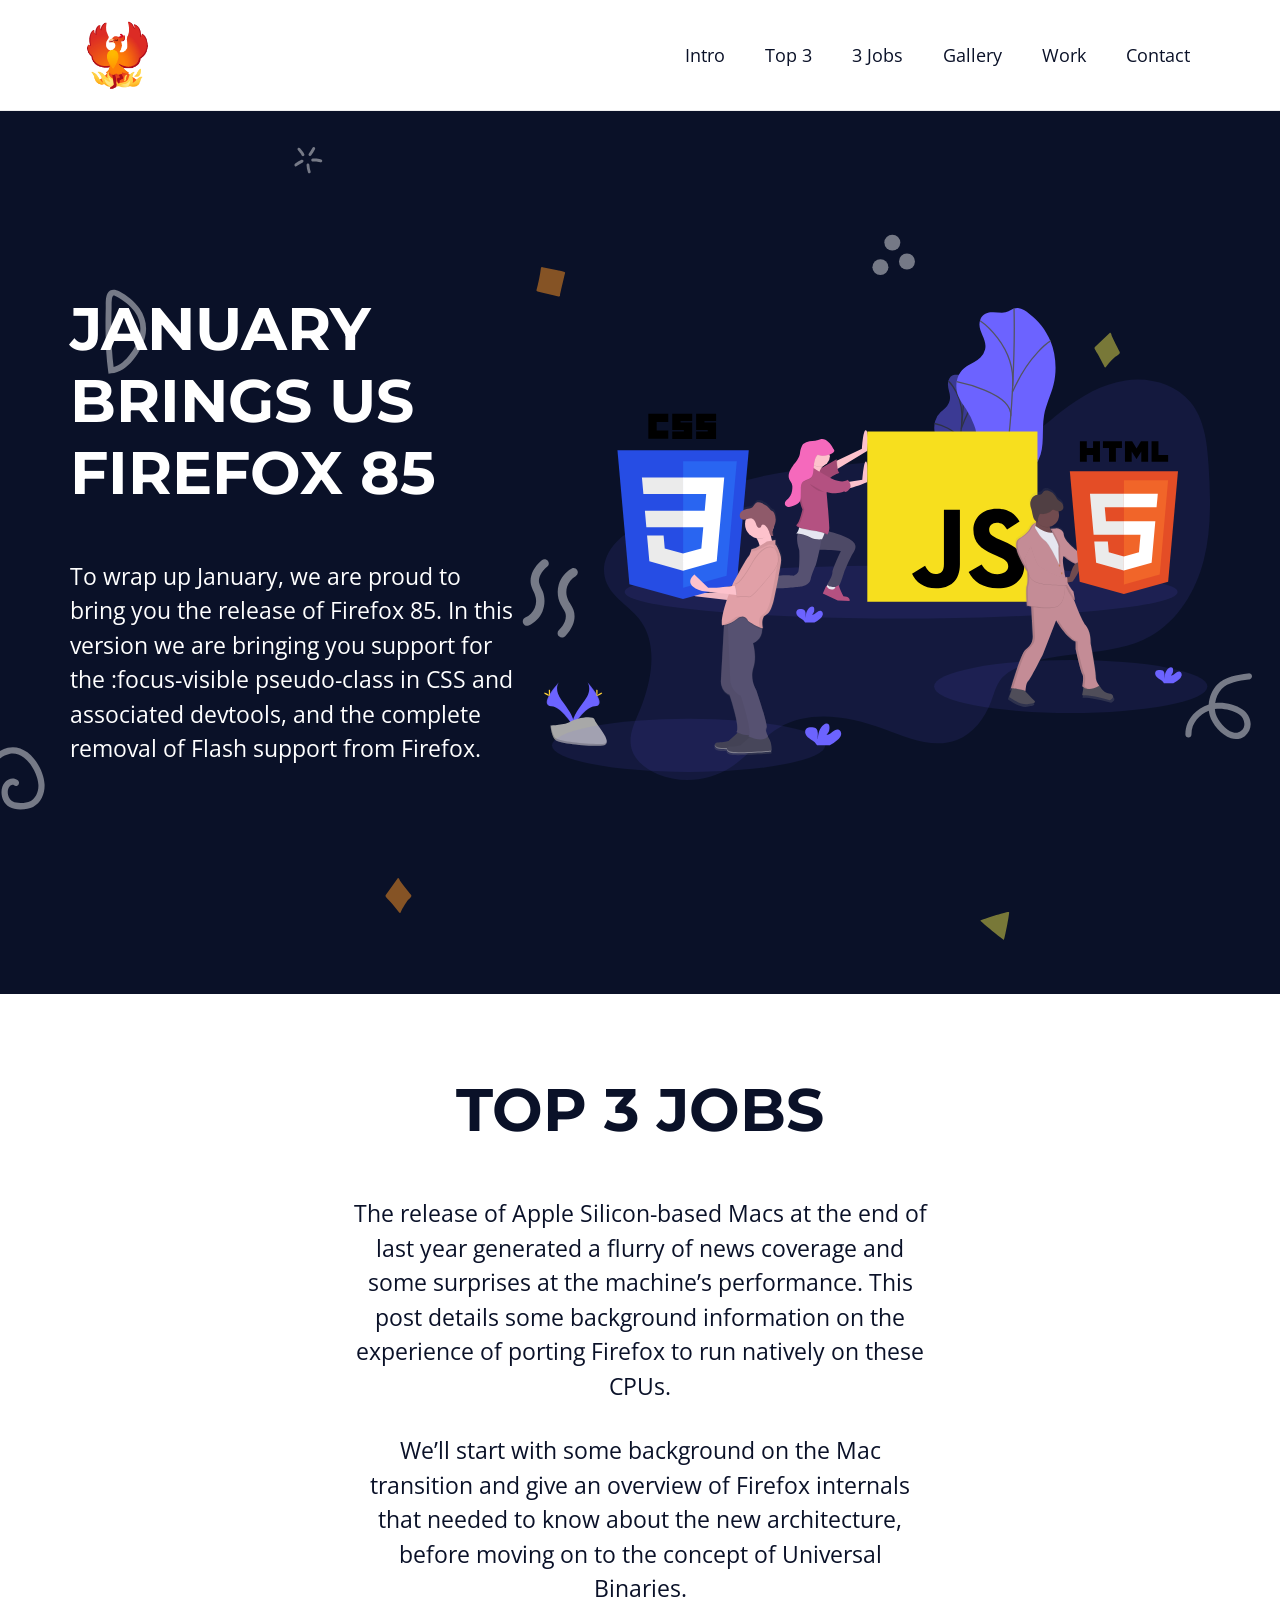
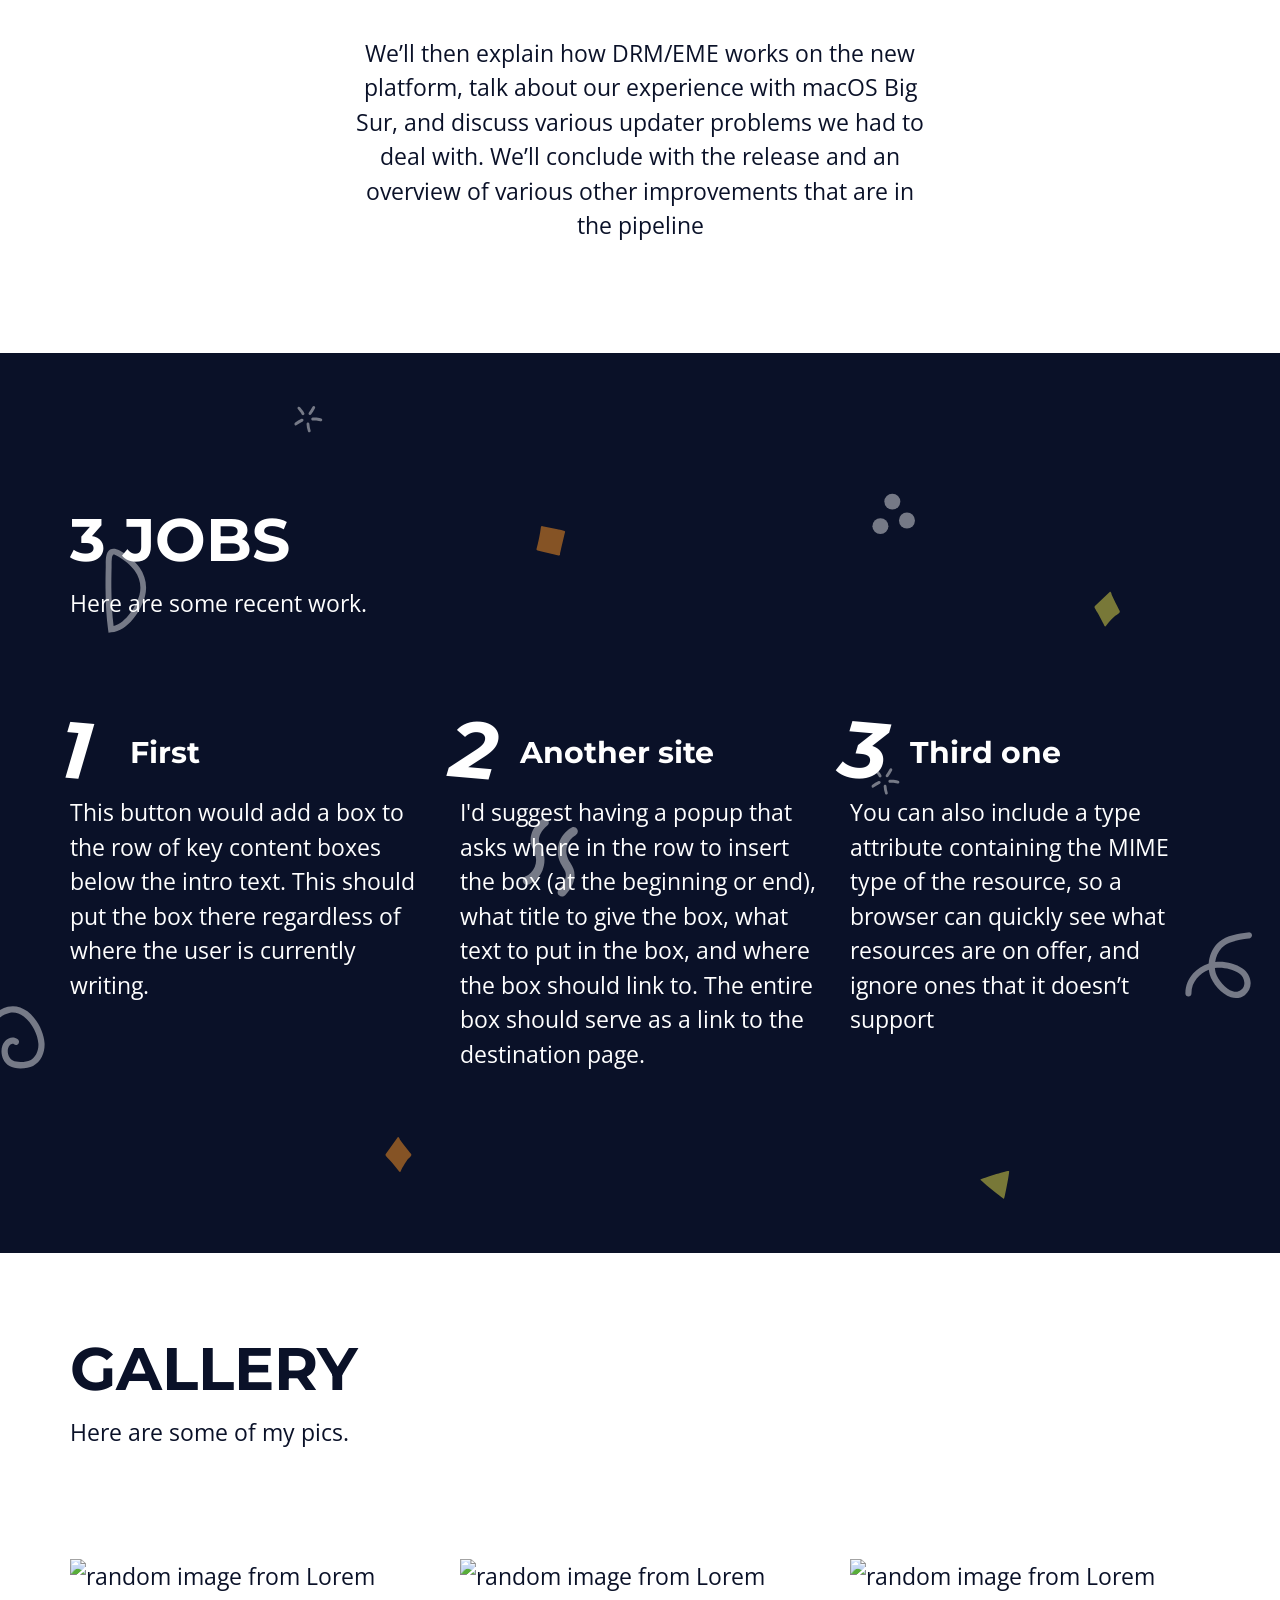
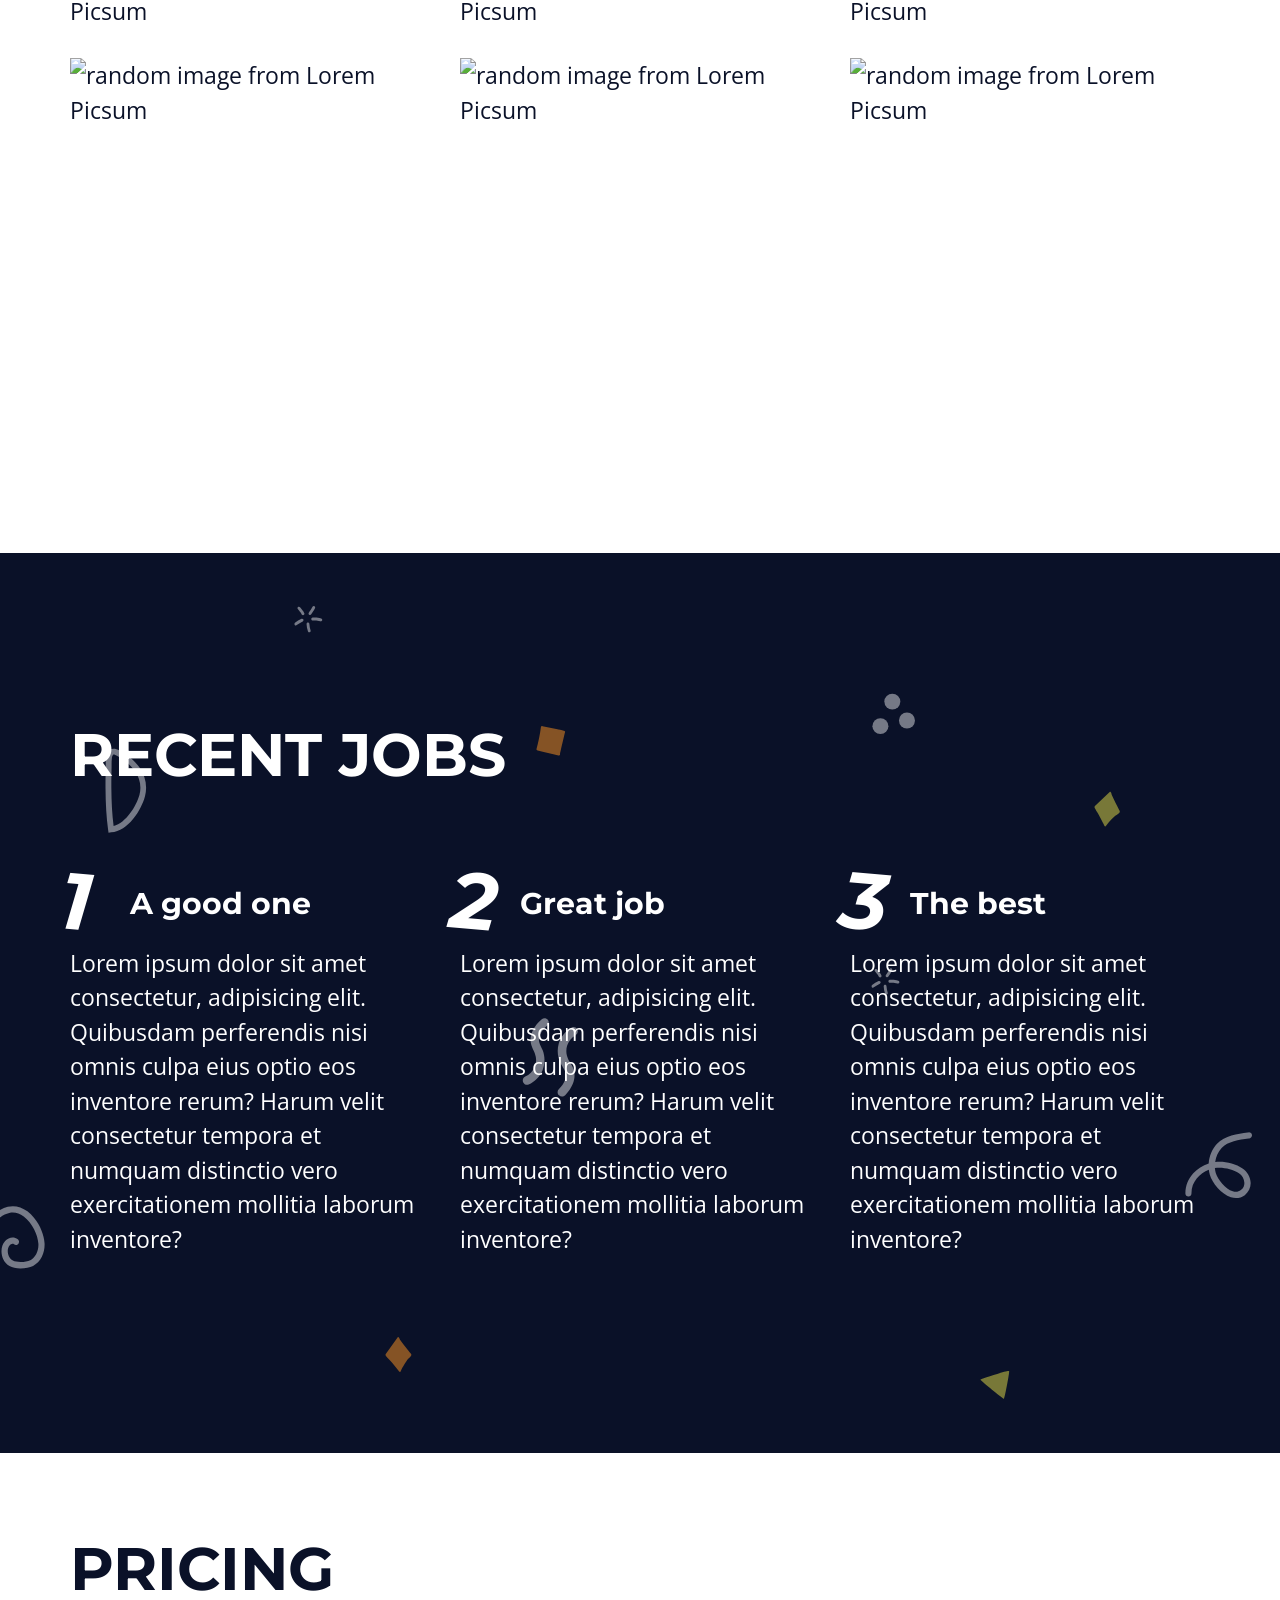
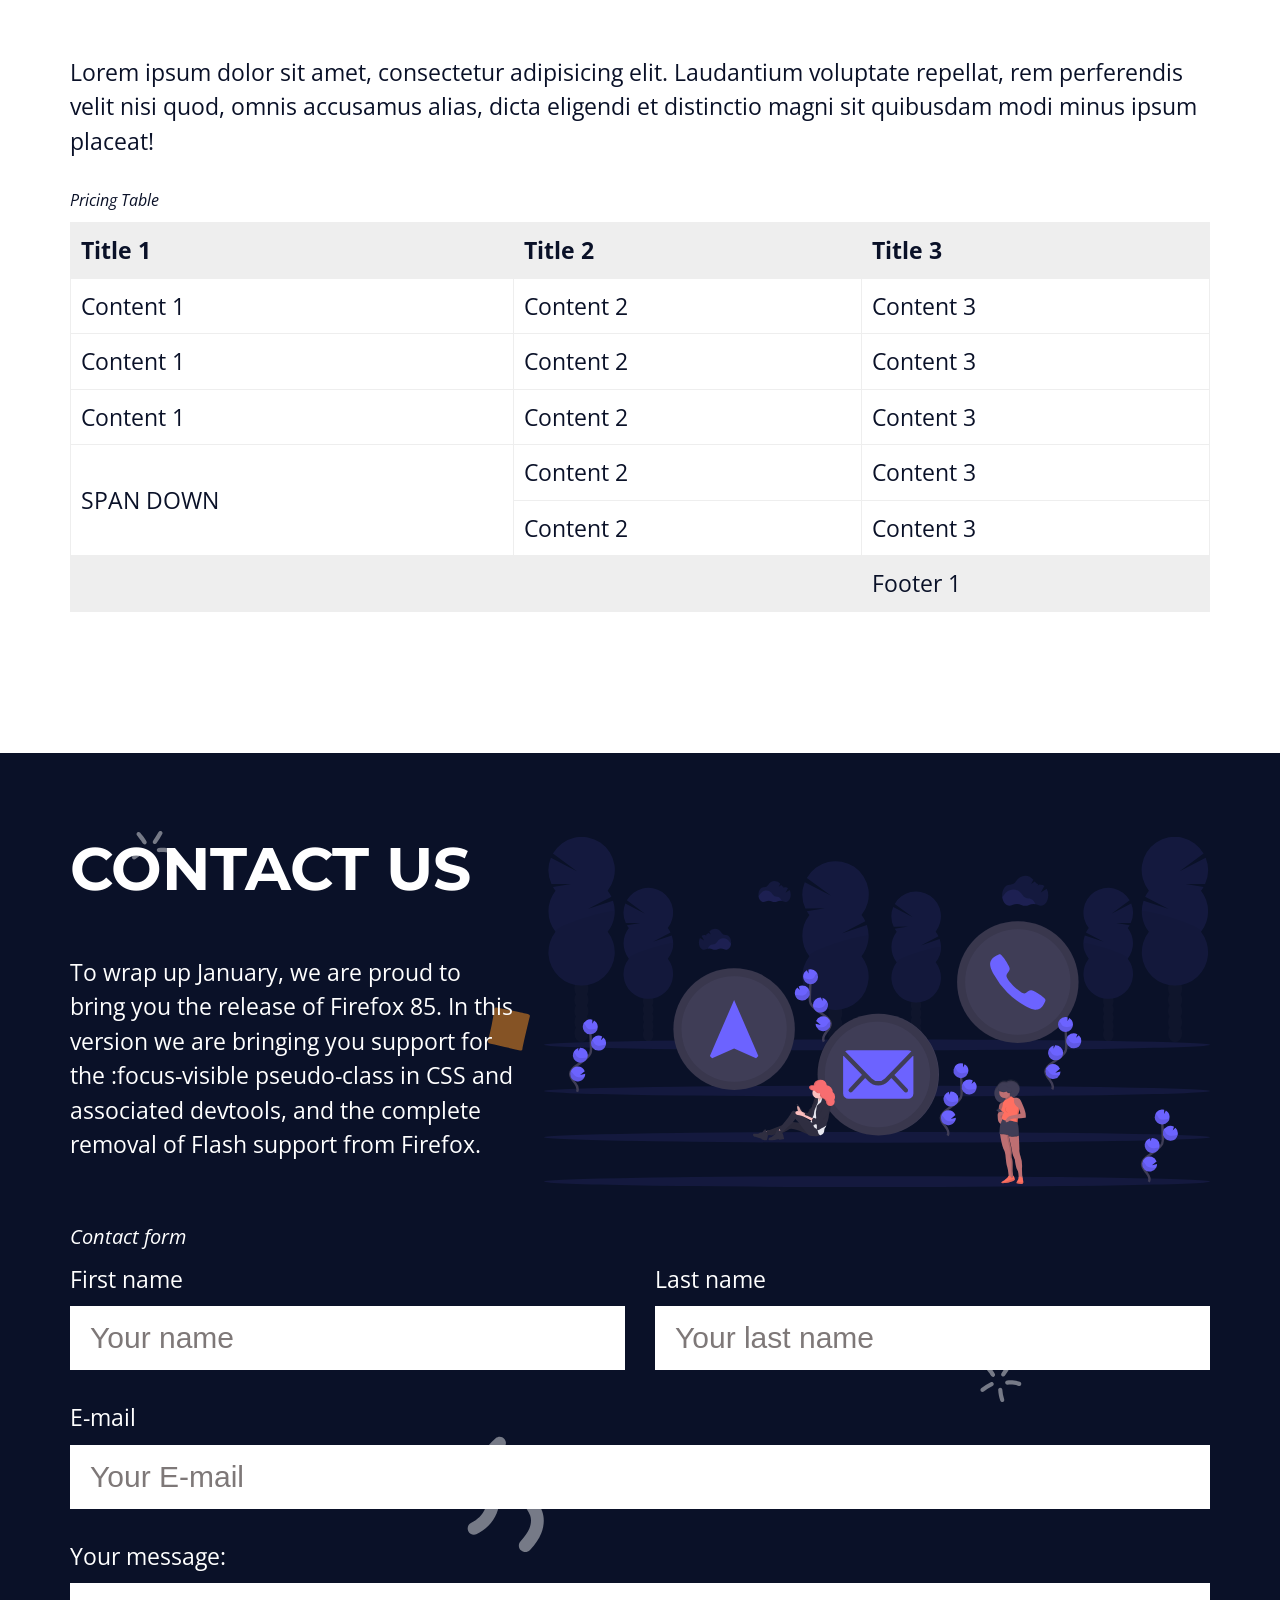
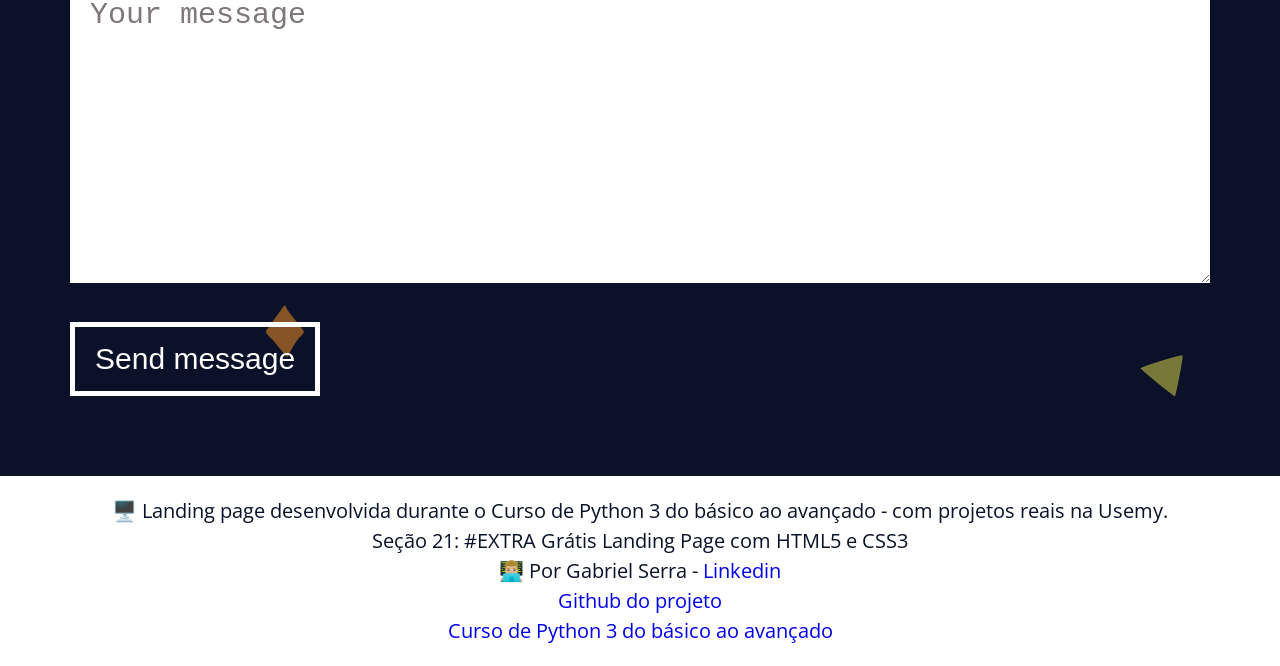
==== commit 599efb2c: "Aula 745 - Media Queries" ====
--- a/Landing/index.html
+++ b/Landing/index.html
@@ -31,7 +31,7 @@
       </div>
     </aside>
 
-    <!-- <section id="intro" class="intro main-bg section">
+    <section id="intro" class="intro main-bg section">
       <div class="main-content intro-content">
         <div class="intro-text-content">
           <h2>January brings us Firefox 85</h2>
@@ -240,7 +240,7 @@
         </div>
 
       </div>
-    </section> -->
+    </section>
 
     <section id="contact" class="intro main-bg section">
       <div class="main-content intro-content">
--- a/Landing/assets/css/styles.css
+++ b/Landing/assets/css/styles.css
@@ -226,7 +226,7 @@
   flex-direction: column;
   flex-wrap: nowrap;
   justify-content: center;
-  height: 100vh;
+  min-height: 100vh;
   text-align: center;
 }
 
@@ -368,3 +368,20 @@
 .footer a {
   margin: 0;
 }
+
+@media (max-width: 800px) {
+  .intro-content,
+  .grid {
+    grid-template-columns: 1fr;
+  }
+
+  .gallery-img {
+    width: 100%;
+    max-width: 100%;
+    max-height: 100%;
+  }
+
+  .gallery-img img {
+    width: 100%;
+  }
+}
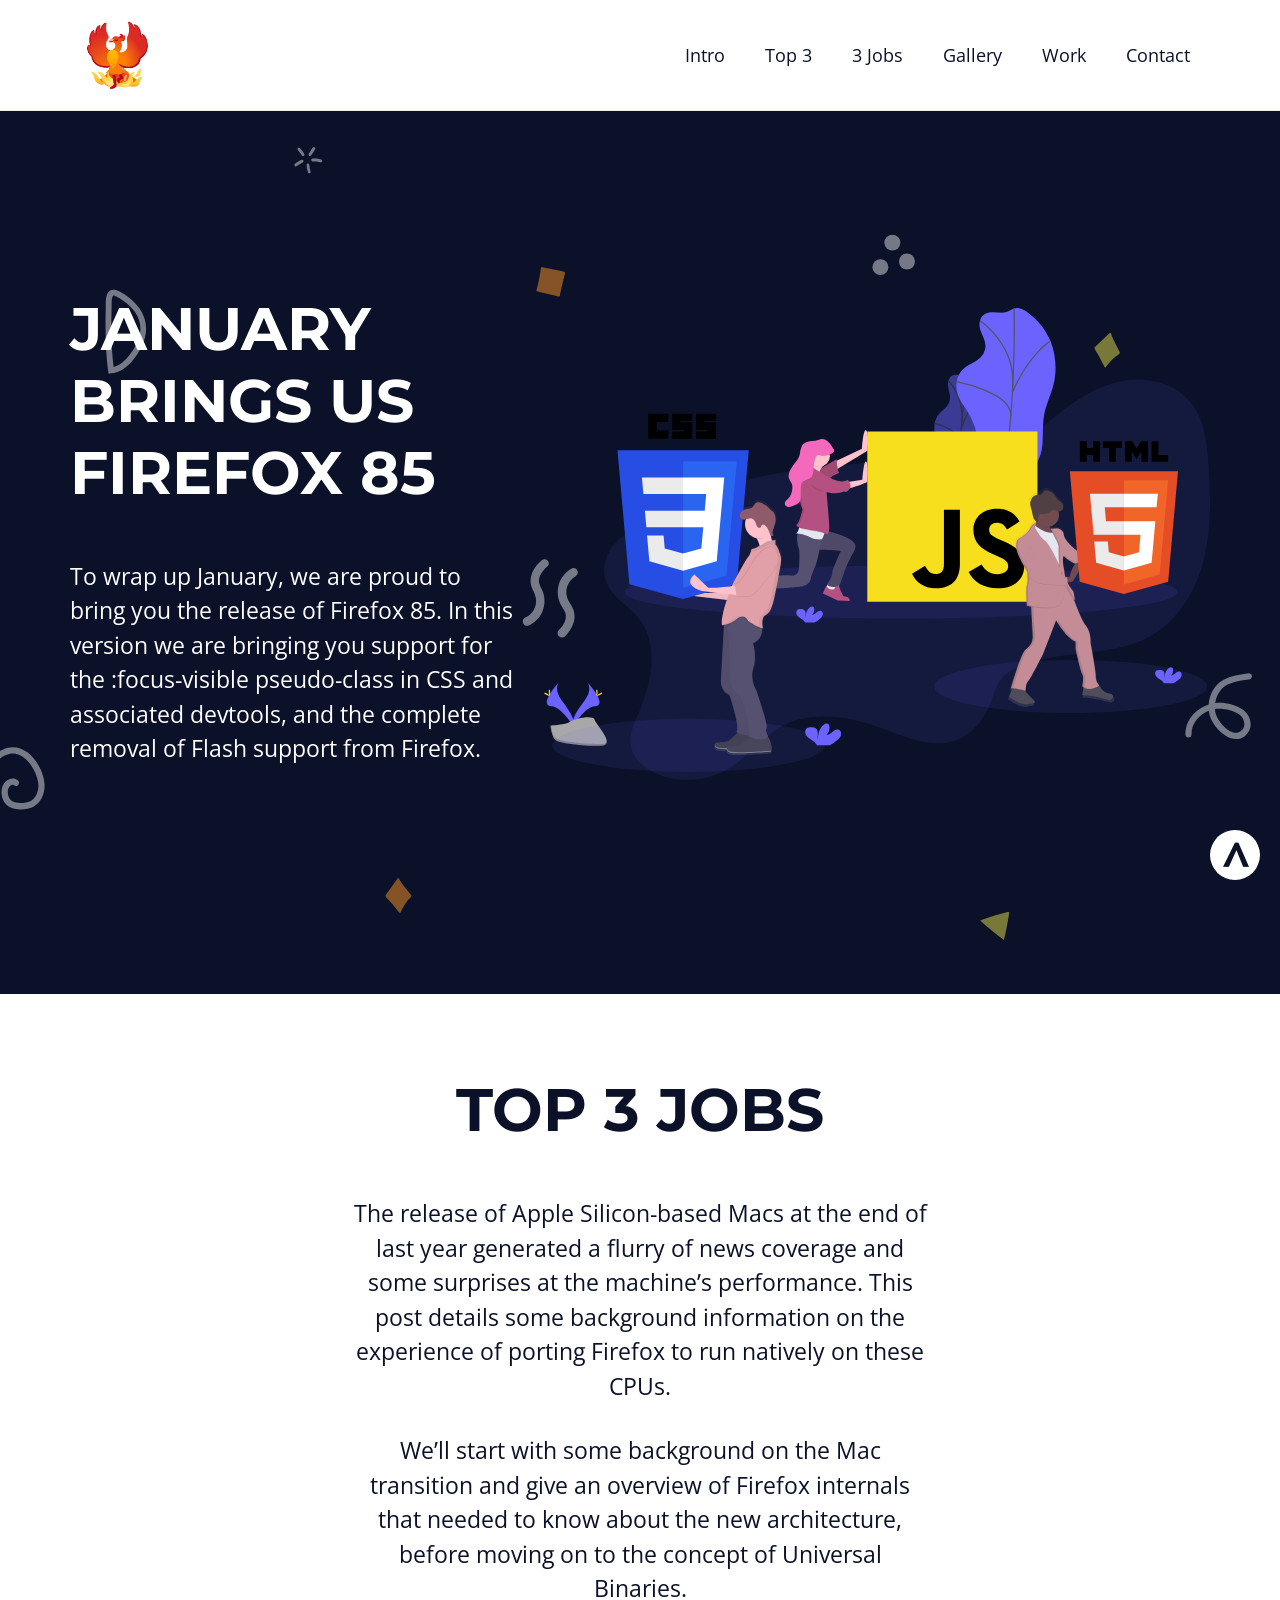
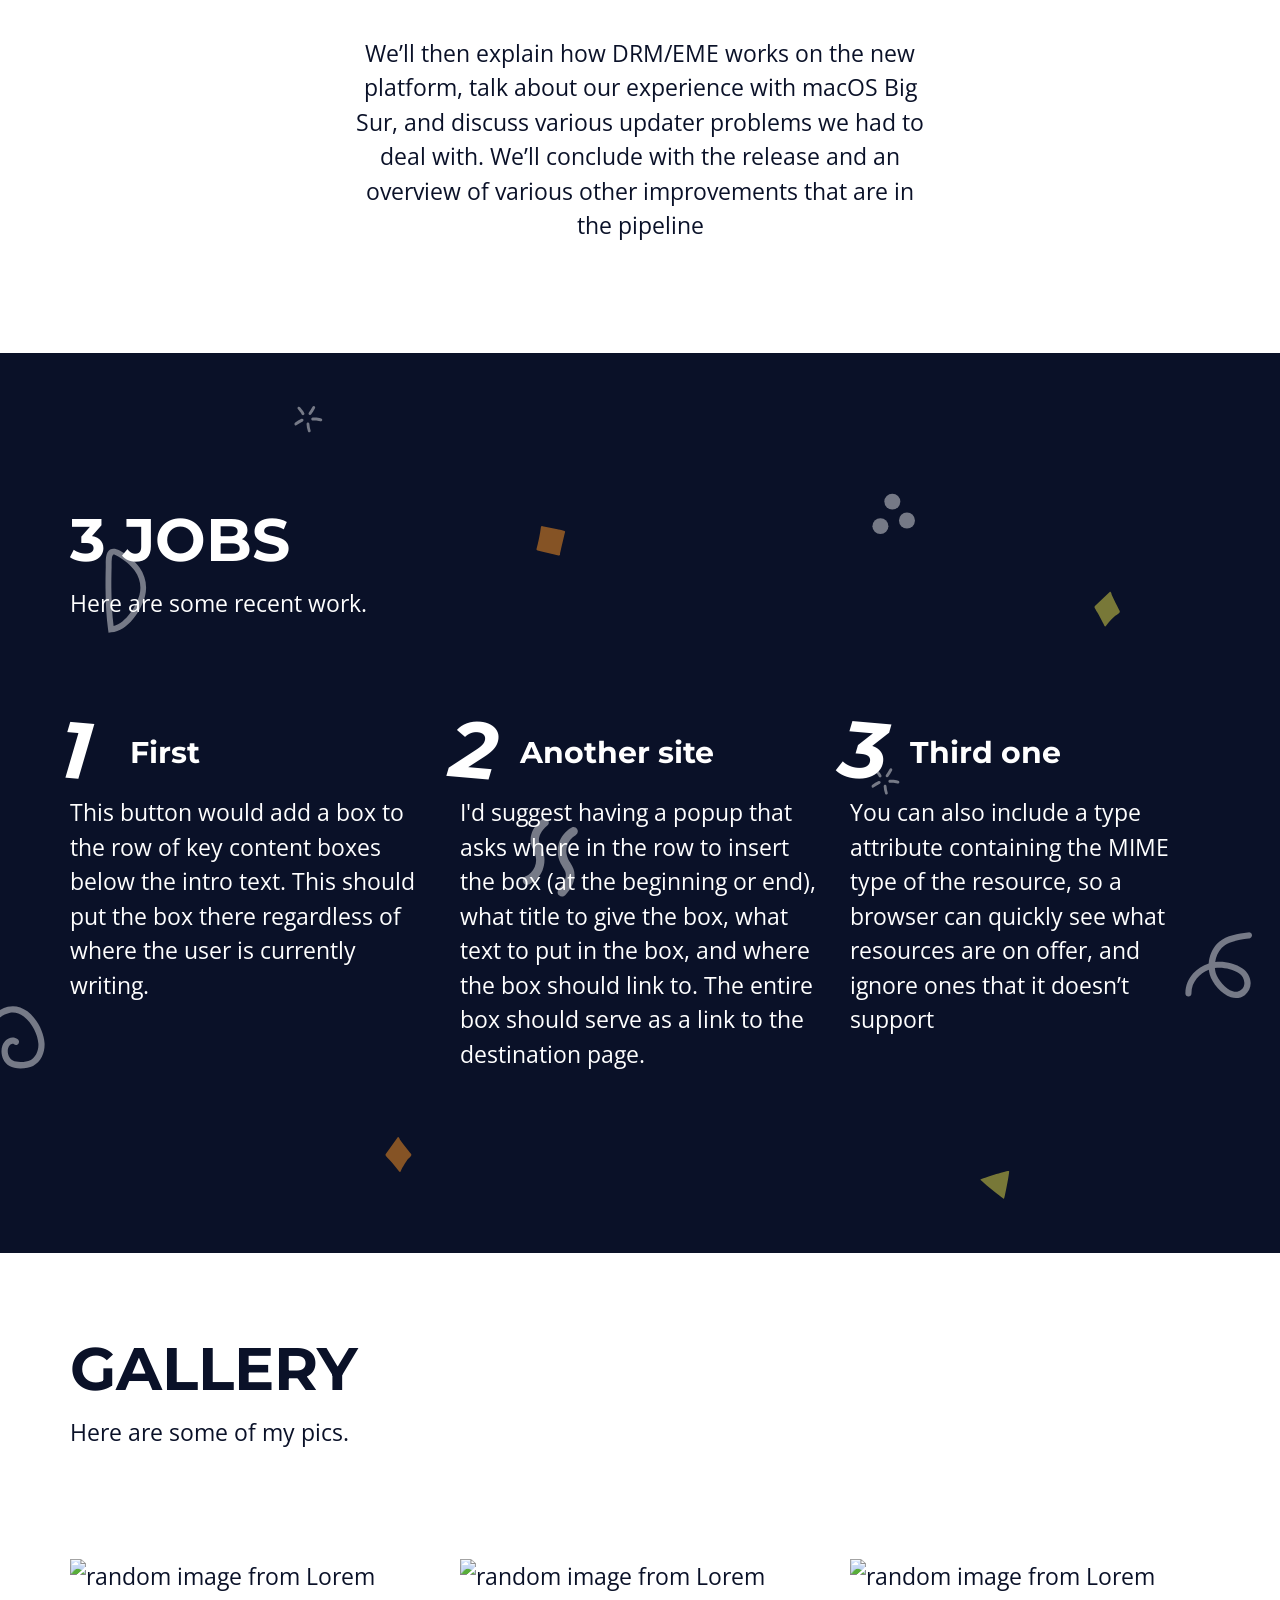
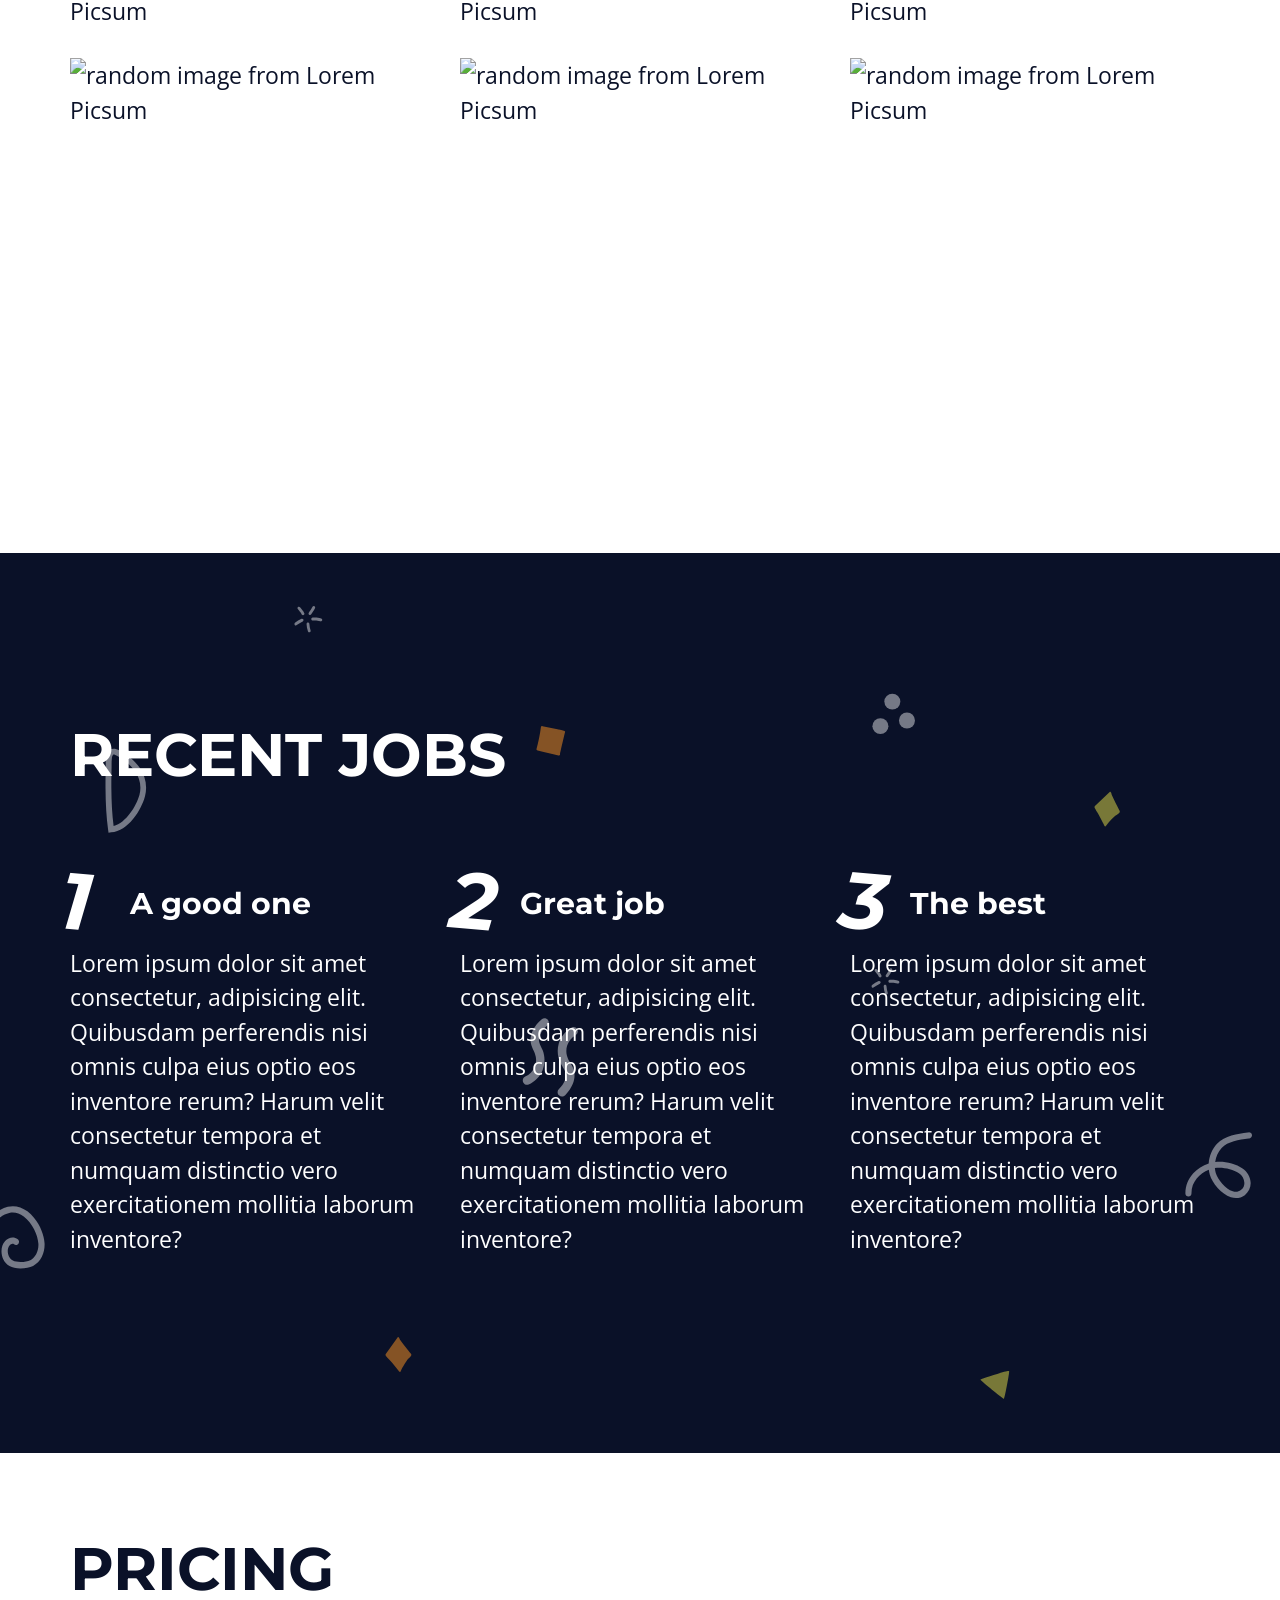
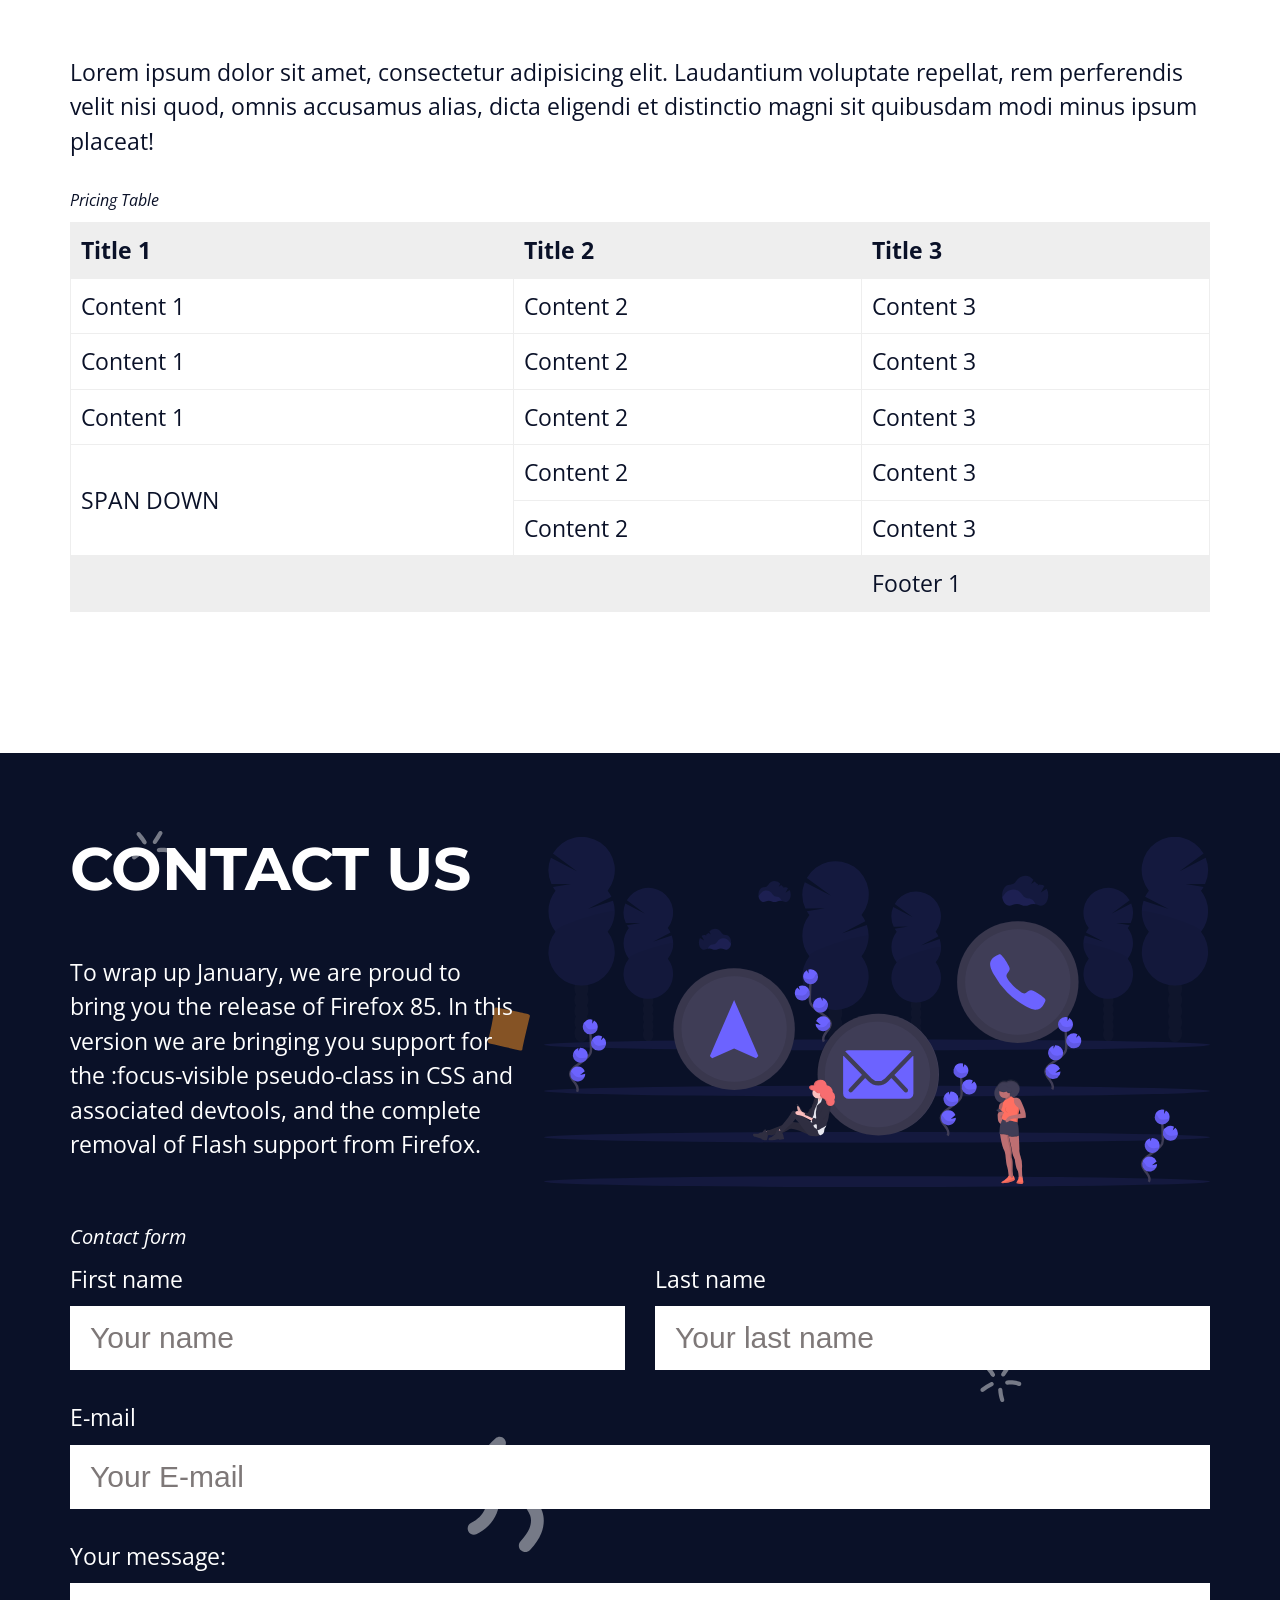
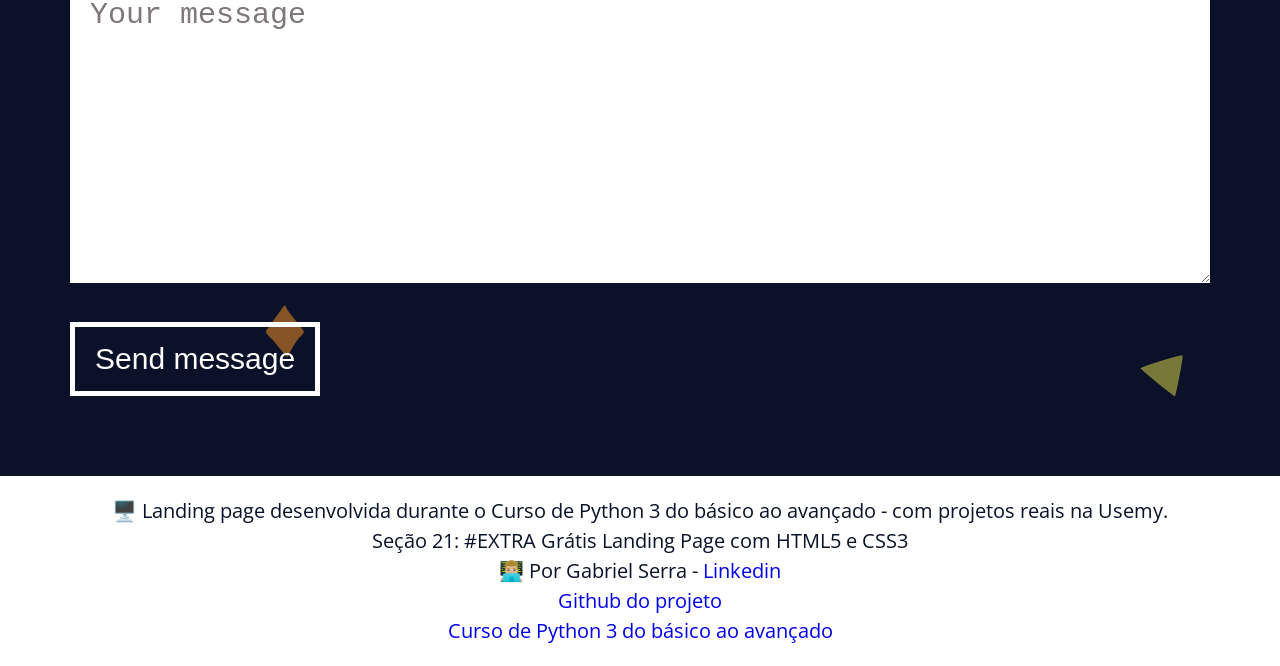
==== commit 8f0f9f9d: "Aula 746 - Menu mobile" ====
--- a/Landing/index.html
+++ b/Landing/index.html
@@ -13,13 +13,15 @@
     />
   </head>
   <body>
+    <input id="close-menu" class="close-menu" type="checkbox" area-label="Close menu" rolle="button">
+    <label class="close-menu-label" for="close-menu" title="close-menu"></label>
     <div class="menu-spacing"></div>
 
     <aside class="menu white-bg">
       <div class="main-content menu-content">
-        <h1 class="logo"><a href="#">🐦‍🔥</a></h1>
+        <h1 class="logo" onclick="getElementById('close-menu').checked=false;"><a href="#">🐦‍🔥</a></h1>
         <nav>
-          <ul>
+          <ul onclick="getElementById('close-menu').checked=false;">
             <li><a href="#intro">Intro</a></li>
             <li><a href="#top3">Top 3</a></li>
             <li><a href="#jobs">3 Jobs</a></li>
@@ -325,5 +327,7 @@
         >Curso de Python 3 do básico ao avançado</a
       >
     </footer>
+
+    <a class="back-to-top" href="#">></a>
   </body>
 </html>
--- a/Landing/assets/css/styles.css
+++ b/Landing/assets/css/styles.css
@@ -369,6 +369,28 @@
   margin: 0;
 }
 
+.close-menu {
+    display: none;
+  }
+
+.back-to-top{
+  position: fixed;
+  bottom: 2rem;
+  right: 2rem;
+  background-color: var(--white-color);
+  color: var(--primary-color);
+  width: 5rem;
+  height: 5rem;
+  display: flex;
+  justify-content: center;
+  align-items: center;
+  border-radius: 50%;
+  rotate: -90deg;
+  font-size: 5rem;
+  font-weight: bold;
+
+}
+
 @media (max-width: 800px) {
   .intro-content,
   .grid {
@@ -384,4 +406,49 @@
   .gallery-img img {
     width: 100%;
   }
-}
+
+  .menu {
+    bottom: 0;
+    text-align: center;
+    display: none;
+  }
+
+  .menu-content {
+    height: 100vh;
+  }
+
+  .menu-content,
+  .menu-content ul {
+    flex-direction: column;
+    justify-content: center;
+  }
+
+  .close-menu-label::after {
+    content: '☰';
+    position: fixed;
+    z-index: 2;
+    top: 2rem;
+    right: 2rem;
+    background-color: var(--primary-color);
+    color: var(--white-color);
+    font-size: 3rem;
+    line-height: 3rem;
+    width: 3rem;
+    height: 3rem;
+    text-align: center;
+    padding: 0.5rem;
+    cursor: pointer;
+  }
+
+  .close-menu:checked~.menu {
+    display: block;
+  }
+
+  .close-menu:checked~.close-menu-label::after {
+    content: "×";
+  }
+
+  .menu-spacing {
+    display: none;
+  }
+}
